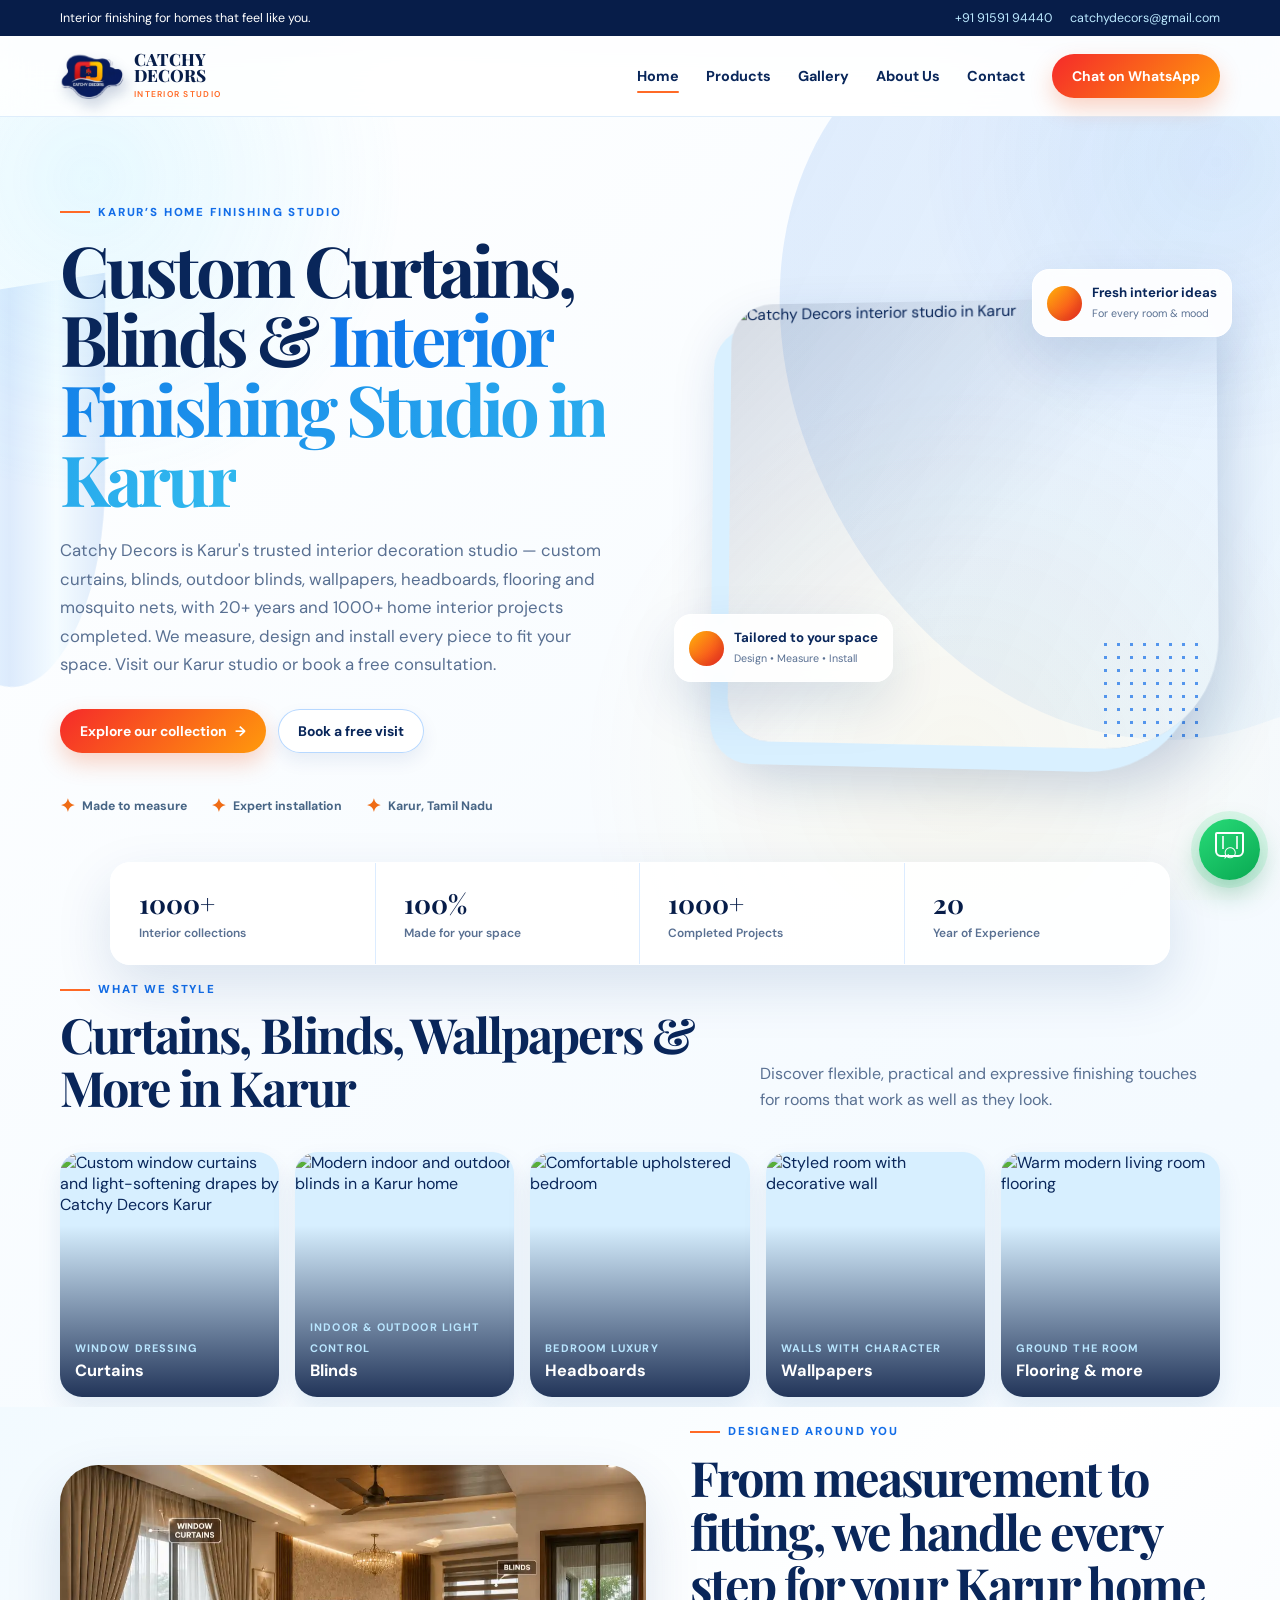
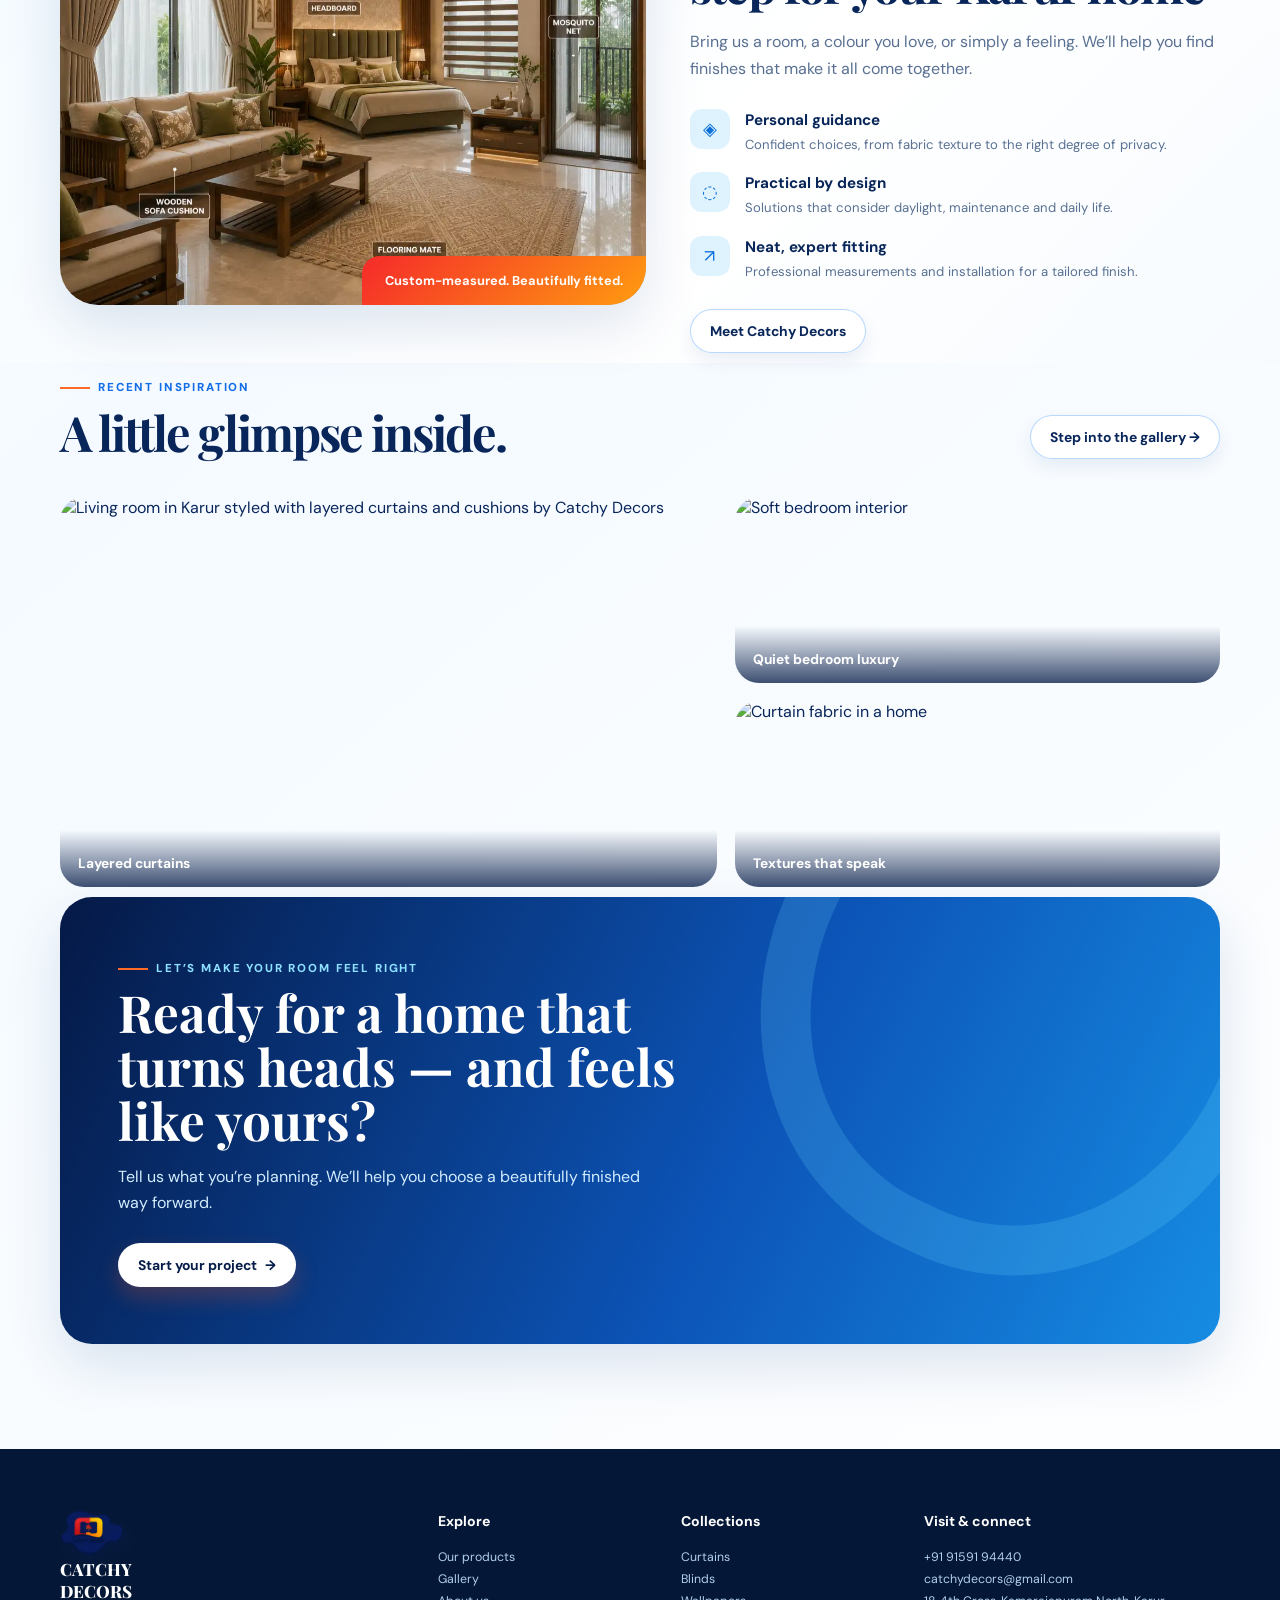
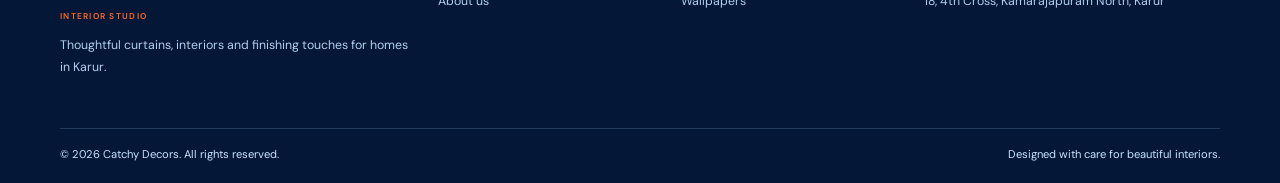
==== index.html @ 33253f5b "Add files via upload" ====
<!doctype html>
<html lang="en-IN">

<head>
    <meta charset="utf-8">
    <meta name="viewport" content="width=device-width,initial-scale=1,viewport-fit=cover">
    <title>Curtain Shop in Karur | Curtains, Blinds & Wallpapers - Catchy Decors</title>
<meta name="description" content="Catchy Decors is Karur's trusted curtain shop and interior studio — custom curtains, blinds, outdoor blinds, wallpapers, headboards, flooring & mosquito nets. Free home consultation." />
<link rel="canonical" href="https://www.catchydecors.in/" />
<meta property="og:locale" content="en_IN">

<meta name="google-site-verification" content="MYepPgpDkvmoTlXDLGyEFVcZWGR1Sc0IroLXhxbF9kY" />
<link rel="icon" type="image/png" sizes="16x16" href="/favicon-16x16.png">
<link rel="manifest" href="/manifest.json">
<meta name="msapplication-TileColor" content="#ffffff">
<meta name="msapplication-TileImage" content="/ms-icon-144x144.png">
<meta name="theme-color" content="#ffffff">

<script src="https://analytics.ahrefs.com/analytics.js" data-key="R3tw9F3P4Jyr3SfDrFE3Xw" async></script>

<!-- Google tag (gtag.js) -->
<script async src="https://www.googletagmanager.com/gtag/js?id=G-0HKJNX7B6P"></script>
<script>
  window.dataLayer = window.dataLayer || [];
  function gtag(){dataLayer.push(arguments);}
  gtag('js', new Date());

  gtag('config', 'G-0HKJNX7B6P');
</script>

<script type="text/javascript">
    (function(c,l,a,r,i,t,y){
        c[a]=c[a]||function(){(c[a].q=c[a].q||[]).push(arguments)};
        t=l.createElement(r);t.async=1;t.src="https://www.clarity.ms/tag/"+i;
        y=l.getElementsByTagName(r)[0];y.parentNode.insertBefore(t,y);
    })(window, document, "clarity", "script", "y0z8di2s8r");
</script>

<!-- Open Graph / Social Media Meta Tags -->
<meta property="og:title" content="Custom Curtains & Interior Finishing Studio in Karur | Catchy Decors">
<meta property="og:description" content="Catchy Decors is Karur's interior finishing studio offering custom curtains, blinds, wallpapers, headboards, and flooring with 20+ years of experience.">
<meta property="og:url" content="https://www.catchydecors.in/">
<meta property="og:type" content="website">
<meta property="og:image" content="https://www.catchydecors.in/assets/karur_curtains.png">
<meta property="og:image:alt" content="Catchy Decors Logo">

<!-- Twitter Card Meta Tags (Optional, for Twitter/X previews) -->
<meta name="twitter:card" content="summary_large_image">
<meta name="twitter:title" content="Custom Curtains & Interior Finishing Studio in Karur | Catchy Decors">
<meta name="twitter:description" content="Catchy Decors is Karur's interior finishing studio offering custom curtains, blinds, wallpapers, headboards, and flooring with 20+ years of experience.">
<meta name="twitter:image" content="https://www.catchydecors.in/assets/karur_curtains.png">

<!-- Viewport Tag for Mobile Responsiveness -->
<meta name="viewport" content="width=device-width, initial-scale=1.0" />
    <link rel="icon" href="assets/catchy-decors-logo.png">
    <link rel="stylesheet" href="styles.css">
    <script
        type="application/ld+json">{"@context":"https://schema.org","@type":"HomeGoodsStore","name":"Catchy Decors","image":"https://www.catchydecors.in/assets/catchy-decors-logo.png","url":"https://www.catchydecors.in/","description":"Catchy Decors is Karur's interior finishing studio offering custom curtains, blinds, outdoor blinds, wallpapers, headboards, flooring and mosquito nets.","telephone":"+91-91591-94440","email":"catchydecors@gmail.com","priceRange":"₹₹","address":{"@type":"PostalAddress","streetAddress":"18, 4th Cross, Kamarajapuram North","addressLocality":"Karur","postalCode":"639002","addressRegion":"Tamil Nadu","addressCountry":"IN"},"areaServed":"Karur, Tamil Nadu","openingHours":"Mo-Sa 09:00-19:00","sameAs":["https://www.facebook.com/profile.php?id=61592020570979","https://www.instagram.com/catchydecorskarur/","https://wa.me/919159194440"]}</script>
</head>

<body>
    <a class="skip" href="#main">Skip to content</a>
    <div class="topline">
        <div class="container"><span>Interior finishing for homes that feel like you.</span>
            <div class="mini-links"><a href="tel:+919159194440">+91 91591 94440</a><a
                    href="mailto:catchydecors@gmail.com">catchydecors@gmail.com</a></div>
        </div>
    </div>
    <header class="site-header">
        <nav class="nav container"><a class="brand" href="index.html" aria-label="Catchy Decors home"><span
                    class="logo-wrap"><img class="brand-logo" src="assets/catchy-decors-logo.png"
                        alt="Catchy Decors logo"></span><span class="brand-name">CATCHY<br>DECORS<small>INTERIOR
                        STUDIO</small></span></a><button class="menu-toggle" aria-label="Open navigation"
                aria-expanded="false">☰</button>
            <div class="navlinks"><a class="active" href="index.html">Home</a><a href="products.html">Products</a><a href="gallery.html">Gallery</a><a href="about.html">About Us</a><a href="contact.html">Contact</a><a
                    class="nav-cta"
                    href="https://wa.me/9159194440?text=Hello%20Catchy%20Decors%2C%20I%20would%20like%20an%20interior%20consultation."
                    target="_blank" rel="noopener">Chat on WhatsApp</a></div>
        </nav>
    </header>
    <main id="main">
        <section class="hero">
            <div class="curtain-shape"></div>
            <div class="container hero-grid">
                <div><span class="eyebrow">Karur’s home finishing studio</span>
                    <h1>Custom Curtains, Blinds & <em>Interior Finishing Studio in Karur</em></h1>
                    <p>Catchy Decors is Karur's trusted interior decoration studio — custom curtains, blinds,
outdoor blinds, wallpapers, headboards, flooring and mosquito nets, with 20+ years and 1000+ home interior projects
completed. We measure, design and install every piece to fit your space. Visit our
Karur studio or book a free consultation.</p>
                    <div class="hero-actions"><a class="button" href="products.html">Explore our collection
                            <span>→</span></a><a class="button secondary" href="contact.html">Book a free visit</a>
                    </div>
                    <div class="trust-row"><span class="trust-item"><b>✦</b> Made to measure</span><span
                            class="trust-item"><b>✦</b> Expert installation</span><span class="trust-item"><b>✦</b>
                            Karur, Tamil Nadu</span></div>
                </div>
                <div class="hero-scene">
                    <div class="dot-grid"></div>
                    <div class="hero-photo"><img src="assets/catchy decors.gif" alt="Catchy Decors interior studio in Karur" "></div>
                    <div class="floating-card card-1"><span class="card-orb"></span><span><b>Tailored to your
                                space</b><small>Design • Measure • Install</small></span></div>
                    <div class="floating-card card-2"><span class="card-orb"></span><span><b>Fresh interior
                                ideas</b><small>For every room & mood</small></span></div>
                </div>
            </div>
        </section>
        <section class="stats">
            <div class="stat"><strong>1000+</strong><span>Interior collections</span></div>
            <div class="stat"><strong>100%</strong><span>Made for your space</span></div>
            <div class="stat"><strong>1000+</strong><span>Completed Projects</span></div>
            <div class="stat"><strong>20</strong><span>Year of Experience</span></div>
        </section>
        <section class="section container">
            <div class="section-heading">
                <div><span class="eyebrow">What we style</span>
                    <h2>Curtains, Blinds, Wallpapers & More in Karur</h2>
                </div>
                <p>Discover flexible, practical and expressive finishing touches for rooms that work as well as they
                    look.</p>
            </div>
            <div class="category-grid"><a class="category-card" href="products.html#curtains"><img
                        src="assets/curtains/karur_best_curtain.webp"
                        alt="Custom window curtains and light-softening drapes by Catchy Decors Karur">
                    <div><span>Window dressing</span>
                        <h3>Curtains</h3>
                    </div>
                </a><a class="category-card" href="products.html#blinds"><img
                        src="assets/blinds/customize_blind_karur.webp"
                        alt="Modern indoor and outdoor blinds in a Karur home">
                    <div><span>Indoor & outdoor light control</span>
                        <h3>Blinds</h3>
                    </div>
                </a><a class="category-card" href="products.html#headboards"><img
                        src="assets/headboard/head_board_karur.webp"
                        alt="Comfortable upholstered bedroom">
                    <div><span>Bedroom luxury</span>
                        <h3>Headboards</h3>
                    </div>
                </a><a class="category-card" href="products.html#wallpapers"><img
                        src="assets/wallpaper/classic_wallpaper_in_karur.webp"
                        alt="Styled room with decorative wall">
                    <div><span>Walls with character</span>
                        <h3>Wallpapers</h3>
                    </div>
                </a><a class="category-card" href="products.html#flooring"><img
                        src="assets/floor mat/floor_mate_in_karur.webp"
                        alt="Warm modern living room flooring">
                    <div><span>Ground the room</span>
                        <h3>Flooring & more</h3>
                    </div>
                </a></div>
        </section>
        <section class="section tint">
            <div class="container home-products">
                <div class="product-showcase"><img
                        src="assets/curtains karur.webp"
                        alt="Living room transformed with layered drapes and cushions"></div>
                <div><span class="eyebrow">Designed around you</span>
                    <h2
                        style="font-family:'Playfair Display',serif;font-size:clamp(2rem,3.8vw,3.25rem);line-height:1.1;letter-spacing:-.04em;margin:11px 0 17px">
                       From measurement to fitting, we handle every step for your Karur home</h2>
                    <p style="color:var(--muted);line-height:1.7">Bring us a room, a colour you love, or simply a
                        feeling. We’ll help you find finishes that make it all come together.</p>
                    <div class="benefits">
                        <div class="benefit"><span class="benefit-icon">◈</span>
                            <div>
                                <h3>Personal guidance</h3>
                                <p>Confident choices, from fabric texture to the right degree of privacy.</p>
                            </div>
                        </div>
                        <div class="benefit"><span class="benefit-icon">◌</span>
                            <div>
                                <h3>Practical by design</h3>
                                <p>Solutions that consider daylight, maintenance and daily life.</p>
                            </div>
                        </div>
                        <div class="benefit"><span class="benefit-icon">↗</span>
                            <div>
                                <h3>Neat, expert fitting</h3>
                                <p>Professional measurements and installation for a tailored finish.</p>
                            </div>
                        </div>
                    </div><a class="button secondary" href="about.html">Meet Catchy Decors</a>
                </div>
            </div>
        </section>
        <section class="section container">
            <div class="section-heading">
                <div><span class="eyebrow">Recent inspiration</span>
                    <h2>A little glimpse inside.</h2>
                </div><a class="button secondary" href="gallery.html">Step into the gallery →</a>
            </div>
            <div class="gallery-peek"><a data-label="Layered curtains" href="gallery.html"><img
                        src="assets/curtains/styles_customize_curtains.webp"
                        alt="Living room in Karur styled with layered curtains and cushions by Catchy Decors"></a><a data-label="Quiet bedroom luxury"
                    href="gallery.html"><img
                        src="assets/wallpaper/best_wallpaper_in_karur.webp"
                        alt="Soft bedroom interior"></a><a data-label="Textures that speak" href="gallery.html"><img
                        src="assets/headboard/head_board_in_kaur.webp"
                        alt="Curtain fabric in a home"></a></div>
        </section>
        <section class="container">
            <div class="cta-band"><span class="eyebrow" style="color:#8ee1ff">Let’s make your room feel right</span>
                <h2>Ready for a home that turns heads — and feels like yours?</h2>
                <p>Tell us what you’re planning. We’ll help you choose a beautifully finished way forward.</p><a
                    class="button" href="contact.html">Start your project <span>→</span></a>
            </div>
        </section>
    </main>
    <footer class="footer">
        <div class="container footer-grid">
            <div><a class="brand" href="index.html"><span class="logo-wrap"><img class="brand-logo"
                            src="assets/catchy-decors-logo.png" alt="Catchy Decors"></span><span
                        class="brand-name">CATCHY<br>DECORS<small>INTERIOR STUDIO</small></span></a>
                <p>Thoughtful curtains, interiors and finishing touches for homes in Karur.</p>
            </div>
            <div>
                <h3>Explore</h3><a href="products.html">Our products</a><a href="gallery.html">Gallery</a><a
                    href="about.html">About us</a>
            </div>
            <div>
                <h3>Collections</h3><a href="products.html#curtains">Curtains</a><a
                    href="products.html#blinds">Blinds</a><a href="products.html#wallpapers">Wallpapers</a>
            </div>
            <div>
                <h3>Visit & connect</h3><a href="tel:+919159194440">+91 91591 94440</a><a
                    href="mailto:catchydecors@gmail.com">catchydecors@gmail.com</a><a
                    href="https://maps.app.goo.gl/fPRfcHDb8hCTFFmR6" target="_blank" rel="noopener">18, 4th Cross,
                    Kamarajapuram North, Karur</a>
            </div>
        </div>
        <div class="container footer-bottom"><span>© 2026 Catchy Decors. All rights reserved.</span><span>Designed with
                care for beautiful interiors.</span></div>
    </footer><a class="whatsapp"
        href="https://wa.me/9159194440?text=Hello%20Catchy%20Decors%2C%20I%20would%20like%20to%20know%20more."
        target="_blank" rel="noopener" aria-label="Chat with Catchy Decors on WhatsApp">⌕</a>
    <script src="script.js"></script>
</body>

</html>
---- styles.css ----
@import url('https://fonts.googleapis.com/css2?family=DM+Sans:wght@400;500;600;700&family=Playfair+Display:wght@600;700;800&display=swap');

:root {
    --ink: #09265a;
    --navy: #071d49;
    --blue: #126de8;
    --sky: #eaf6ff;
    --cyan: #64d7ff;
    --gold: #ffb309;
    --orange: #ff6a26;
    --red: #f52828;
    --white: #fff;
    --muted: #597092;
    --line: #dcecff;
    --shadow: 0 22px 55px rgba(10, 54, 125, .13)
}

* {
    box-sizing: border-box
}

html {
    scroll-behavior: smooth
}

body {
    margin: 0;
    background: linear-gradient(140deg, #fff 0%, #f4faff 48%, #fff 100%);
    color: var(--ink);
    font-family: 'DM Sans', Arial, sans-serif;
    overflow-x: hidden
}

body:before {
    content: '';
    position: fixed;
    inset: 0;
    z-index: -3;
    opacity: .8;
    background: radial-gradient(circle at 7% 20%, rgba(100, 215, 255, .19), transparent 20rem), radial-gradient(circle at 95% 18%, rgba(18, 109, 232, .11), transparent 19rem), radial-gradient(circle at 75% 85%, rgba(255, 179, 9, .08), transparent 25rem)
}

a {
    color: inherit;
    text-decoration: none
}

img {
    display: block;
    max-width: 100%
}

.container {
    width: min(1160px, calc(100% - 40px));
    margin: auto
}

.skip {
    position: absolute;
    left: -999px
}

.skip:focus {
    left: 1rem;
    top: 1rem;
    z-index: 100;
    background: white;
    padding: 10px
}

.topline {
    background: var(--navy);
    color: white;
    font-size: .78rem
}

.topline .container {
    height: 36px;
    display: flex;
    align-items: center;
    justify-content: space-between
}

.topline a {
    color: #bce9ff
}

.topline .mini-links {
    display: flex;
    gap: 18px
}

.site-header {
    position: sticky;
    top: 0;
    z-index: 50;
    background: rgba(255, 255, 255, .82);
    backdrop-filter: blur(18px);
    border-bottom: 1px solid rgba(211, 231, 250, .75)
}

.nav {
    height: 80px;
    display: flex;
    align-items: center;
    justify-content: space-between;
    gap: 24px
}

.brand {
    display: flex;
    align-items: center;
    gap: 10px;
    min-width: 145px
}

.logo-wrap {
    width: 64px;
    height: 56px;
    display: grid;
    place-items: center;
    perspective: 300px
}

.brand-logo {
    width: 76px;
    filter: drop-shadow(4px 8px 7px rgba(5, 36, 98, .22));
    transform: rotateY(-10deg) rotateX(7deg);
    animation: logo-float 5s ease-in-out infinite
}

.brand-name {
    font-family: 'Playfair Display', serif;
    color: var(--navy);
    font-weight: 800;
    line-height: .9;
    font-size: 1.06rem
}

.brand-name small {
    display: block;
    font: 600 .53rem 'DM Sans', sans-serif;
    letter-spacing: .15em;
    color: var(--orange);
    margin-top: 6px
}

.navlinks {
    display: flex;
    align-items: center;
    gap: 27px;
    font-size: .9rem;
    font-weight: 700
}

.navlinks a {
    position: relative
}

.navlinks a:not(.nav-cta):after {
    content: '';
    height: 2px;
    border-radius: 4px;
    width: 0;
    position: absolute;
    bottom: -8px;
    left: 0;
    background: var(--orange);
    transition: .25s
}

.navlinks a:hover:after,
.navlinks a.active:after {
    width: 100%
}

.nav-cta,
.button {
    display: inline-flex;
    align-items: center;
    justify-content: center;
    gap: 8px;
    border: 0;
    cursor: pointer;
    border-radius: 100px;
    padding: 13px 20px;
    background: linear-gradient(135deg, #f52a2a, #ff9a0c);
    color: white;
    font: 700 .87rem 'DM Sans', sans-serif;
    box-shadow: 0 10px 22px rgba(242, 83, 24, .25);
    transition: transform .22s, box-shadow .22s
}

.nav-cta:hover,
.button:hover {
    transform: translateY(-3px);
    box-shadow: 0 15px 28px rgba(242, 83, 24, .3)
}

.menu-toggle {
    display: none;
    border: 0;
    background: transparent;
    font-size: 1.45rem;
    color: var(--ink)
}

.hero {
    position: relative;
    min-height: 635px;
    padding: 80px 0 65px;
    display: grid;
    align-items: center;
    overflow: hidden
}

.hero:before {
    content: '';
    position: absolute;
    width: 600px;
    height: 760px;
    right: -120px;
    top: -120px;
    background: linear-gradient(135deg, rgba(18, 109, 232, .13), rgba(100, 215, 255, .03));
    border-radius: 48% 52% 40% 60%;
    transform: rotate(-19deg)
}

.hero-grid {
    display: grid;
    grid-template-columns: 1.02fr .98fr;
    align-items: center;
    gap: 45px
}

.eyebrow {
    display: inline-flex;
    align-items: center;
    gap: 8px;
    color: #126de8;
    text-transform: uppercase;
    letter-spacing: .16em;
    font-size: .72rem;
    font-weight: 800
}

.eyebrow:before {
    content: '';
    width: 30px;
    height: 2px;
    background: var(--orange)
}

h1,
h2,
h3,
p {
    margin-top: 0
}

h1 {
    font-family: 'Playfair Display', serif;
    font-size: clamp(2.9rem, 5.5vw, 5.2rem);
    line-height: .99;
    letter-spacing: -.055em;
    margin: 15px 0 23px;
    max-width: 680px
}

h1 em {
    font-style: normal;
    background: linear-gradient(120deg, #0c73e8, #31b9ee);
    background-clip: text;
    -webkit-background-clip: text;
    color: transparent
}

.hero p {
    font-size: 1.05rem;
    line-height: 1.7;
    color: var(--muted);
    max-width: 550px
}

.hero-actions {
    display: flex;
    gap: 12px;
    flex-wrap: wrap;
    margin-top: 30px
}

.button.secondary {
    background: white;
    color: var(--ink);
    box-shadow: inset 0 0 0 1px #b7d8ff, 0 8px 18px rgba(10, 54, 125, .08)
}

.button.secondary:hover {
    box-shadow: inset 0 0 0 1px #85beff, 0 14px 24px rgba(10, 54, 125, .11)
}

.trust-row {
    display: flex;
    gap: 24px;
    flex-wrap: wrap;
    margin-top: 42px
}

.trust-item {
    font-size: .77rem;
    font-weight: 700;
    color: #476585;
    display: flex;
    align-items: center;
    gap: 7px
}

.trust-item b {
    color: #ef6c16;
    font-size: 1.1rem
}

.hero-scene {
    position: relative;
    height: 475px;
    perspective: 1000px
}

.hero-photo {
    position: absolute;
    inset: 30px 7px 0 50px;
    overflow: hidden;
    border-radius: 42px 42px 110px 42px;
    box-shadow: -18px 23px 0 #d9f0ff, 0 32px 60px rgba(8, 54, 119, .23);
    transform: rotateY(-5deg) rotateX(2deg)
}

.hero-photo img {
    width: 100%;
    height: 100%;
    object-fit: cover
}

.hero-photo:after {
    content: '';
    position: absolute;
    inset: 0;
    background: linear-gradient(135deg, rgba(6, 29, 73, .15), transparent 55%)
}

.floating-card {
    position: absolute;
    background: rgba(255, 255, 255, .91);
    backdrop-filter: blur(10px);
    border: 1px solid white;
    box-shadow: var(--shadow);
    border-radius: 17px;
    padding: 14px;
    display: flex;
    align-items: center;
    gap: 10px;
    animation: levitate 5s ease-in-out infinite
}

.floating-card b {
    font-size: .83rem;
    display: block
}

.floating-card small {
    color: var(--muted);
    font-size: .67rem
}

.card-orb {
    width: 35px;
    height: 35px;
    border-radius: 50%;
    background: linear-gradient(135deg, var(--gold), var(--red));
    box-shadow: inset -5px -5px 7px rgba(133, 40, 0, .15)
}

.card-1 {
    left: 0;
    bottom: 62px
}

.card-2 {
    right: -12px;
    top: 0;
    animation-delay: -2.2s
}

.dot-grid {
    position: absolute;
    width: 106px;
    height: 106px;
    bottom: 0;
    right: 15px;
    opacity: .7;
    background-image: radial-gradient(var(--blue) 1.5px, transparent 1.5px);
    background-size: 13px 13px
}

.curtain-shape {
    position: absolute;
    z-index: -1;
    opacity: .13;
    width: 180px;
    height: 400px;
    left: -75px;
    top: 170px;
    background: linear-gradient(90deg, #0d64d8, #77dcff 22%, #126de8 47%, #c8f0ff 73%, #0f64d7);
    border-radius: 0 0 48% 52%;
    filter: blur(.3px);
    transform: skewY(-9deg)
}

.stats {
    position: relative;
    margin: -20px auto 0;
    width: min(1060px, calc(100% - 40px));
    background: rgba(255, 255, 255, .9);
    box-shadow: var(--shadow);
    border: 1px solid white;
    border-radius: 20px;
    display: grid;
    grid-template-columns: repeat(4, 1fr);
    z-index: 2
}

.stat {
    padding: 22px 28px;
    border-right: 1px solid var(--line)
}

.stat:last-child {
    border: 0
}

.stat strong {
    font-family: 'Playfair Display', serif;
    font-size: 1.65rem;
    display: block;
    color: var(--navy)
}

.stat span {
    font-size: .75rem;
    color: var(--muted);
    font-weight: 600
}

.section {
    padding: 10px 0;
    position: relative
}

.section.tint {
    background: linear-gradient(135deg, #f2faff, #fff 60%, #f7fbff)
}

.section-heading {
    display: flex;
    justify-content: space-between;
    align-items: end;
    gap: 30px;
    margin-bottom: 38px
}

.section-heading h2,
.page-intro h1 {
    font-family: 'Playfair Display', serif;
    font-size: clamp(2rem, 3.8vw, 3.3rem);
    line-height: 1.08;
    letter-spacing: -.04em;
    margin: 11px 0 0
}

.section-heading p {
    max-width: 460px;
    color: var(--muted);
    line-height: 1.65;
    margin: 0
}

.category-grid {
    display: grid;
    grid-template-columns: repeat(5, 1fr);
    gap: 16px
}

.category-card {
    position: relative;
    min-height: 245px;
    overflow: hidden;
    border-radius: 22px;
    background: #d7efff;
    box-shadow: 0 12px 25px rgba(28, 90, 151, .1);
    isolation: isolate;
    transition: transform .3s, box-shadow .3s
}

.category-card:hover {
    transform: translateY(-9px);
    box-shadow: 0 22px 34px rgba(28, 90, 151, .18)
}

.category-card img {
    position: absolute;
    inset: 0;
    width: 100%;
    height: 100%;
    object-fit: cover;
    transition: transform .45s
}

.category-card:hover img {
    transform: scale(1.1)
}

.category-card:after {
    content: '';
    position: absolute;
    inset: 0;
    background: linear-gradient(0deg, rgba(4, 22, 62, .86), transparent 70%);
    z-index: -1
}

.category-card div {
    position: absolute;
    inset: auto 15px 16px;
    color: white;
    z-index: 1
}

.category-card span {
    font-size: .68rem;
    color: #b9e6ff;
    font-weight: 700;
    text-transform: uppercase;
    letter-spacing: .1em
}

.category-card h3 {
    margin: 3px 0 0;
    font-size: 1.02rem
}

.home-products {
    display: grid;
    grid-template-columns: 1.05fr .95fr;
    gap: 44px;
    align-items: center
}

.product-showcase {
    height: 440px;
    border-radius: 38px;
    overflow: hidden;
    position: relative;
    box-shadow: var(--shadow)
}

.product-showcase img {
    width: 100%;
    height: 100%;
    object-fit: cover
}

.product-showcase:after {
    content: 'Custom-measured. Beautifully fitted.';
    position: absolute;
    right: 0;
    bottom: 0;
    padding: 16px 23px;
    border-radius: 18px 0 0 0;
    color: white;
    background: linear-gradient(135deg, #f52a2a, #ff9c10);
    font-size: .8rem;
    font-weight: 700
}

.benefits {
    display: grid;
    gap: 17px;
    margin: 27px 0
}

.benefit {
    display: flex;
    gap: 15px
}

.benefit-icon {
    flex: 0 0 40px;
    height: 40px;
    border-radius: 12px;
    background: #dff3ff;
    display: grid;
    place-items: center;
    color: #0b70db;
    font-size: 1.1rem
}

.benefit h3 {
    font-size: .95rem;
    margin: 1px 0 5px
}

.benefit p {
    font-size: .82rem;
    line-height: 1.55;
    color: var(--muted);
    margin: 0
}

.gallery-peek {
    display: grid;
    grid-template-columns: 1.15fr .85fr;
    gap: 18px;
    height: 390px
}

.gallery-peek a {
    overflow: hidden;
    border-radius: 24px;
    position: relative
}

.gallery-peek a:first-child {
    grid-row: span 2
}

.gallery-peek img {
    height: 100%;
    width: 100%;
    object-fit: cover;
    transition: transform .45s
}

.gallery-peek a:hover img {
    transform: scale(1.06)
}

.gallery-peek a:after {
    content: attr(data-label);
    position: absolute;
    inset: auto 0 0;
    padding: 24px 18px 15px;
    color: white;
    font-size: .86rem;
    font-weight: 700;
    background: linear-gradient(transparent, rgba(7, 29, 73, .78))
}

.cta-band {
    position: relative;
    overflow: hidden;
    background: linear-gradient(115deg, #051946, #0c54b7 58%, #168ce2);
    color: white;
    border-radius: 32px;
    padding: 57px 58px;
    box-shadow: var(--shadow)
}

.cta-band:after {
    content: '';
    position: absolute;
    right: -70px;
    top: -200px;
    width: 420px;
    height: 480px;
    border: 50px solid rgba(109, 221, 255, .18);
    border-radius: 48%;
    transform: rotate(25deg)
}

.cta-band h2 {
    font-family: 'Playfair Display', serif;
    font-size: clamp(2rem, 4vw, 3.2rem);
    line-height: 1.05;
    max-width: 600px;
    margin: 10px 0 16px
}

.cta-band p {
    max-width: 530px;
    color: #d3edff;
    line-height: 1.65
}

.cta-band .button {
    position: relative;
    z-index: 1;
    background: white;
    color: var(--navy);
    margin-top: 10px
}



.breadcrumb {
    font-size: .78rem;
    color: #6281a3;
    font-weight: 700
}

.breadcrumb span {
    margin: 0 6px
}

.page-intro {
    max-width: 720px;
    position: relative;
    z-index: 1
}

.page-intro p {
    max-width: 600px;
    margin: 17px 0 0;
    color: var(--muted);
    line-height: 1.7
}

.products-layout {
    display: grid;
    grid-template-columns: 250px 1fr;
    gap: 35px
}

.product-filter {
    height: max-content;
    padding: 22px;
    border: 1px solid var(--line);
    border-radius: 20px;
    background: white;
    box-shadow: 0 12px 26px rgba(17, 82, 150, .06);
    position: sticky;
    top: 100px
}

.product-filter h3 {
    font-size: 1rem;
    margin-bottom: 14px
}

.product-filter a {
    display: block;
    padding: 10px 2px;
    color: var(--muted);
    font-size: .87rem;
    border-bottom: 1px solid #eff6ff
}

.product-filter a:last-child {
    border: 0
}

.product-filter a:hover {
    color: var(--blue);
    font-weight: 700
}

.product-list {
    display: grid;
    gap: 48px
}

.product-category {
    scroll-margin-top: 120px
}

.product-category>.category-title {
    display: flex;
    align-items: end;
    justify-content: space-between;
    margin-bottom: 15px;
    border-bottom: 1px solid var(--line);
    padding-bottom: 12px
}

.category-title h2 {
    font-family: 'Playfair Display', serif;
    font-size: 2rem;
    margin: 0
}

.category-title p {
    margin: 0;
    font-size: .78rem;
    color: var(--muted)
}

.subproduct-grid {
    display: grid;
    grid-template-columns: repeat(3, 1fr);
    gap: 14px
}

.subproduct {
    min-height: 220px;
    border: 1px solid #e1effc;
    background: white;
    border-radius: 18px;
    padding: 13px;
    box-shadow: 0 9px 22px rgba(14, 72, 130, .06);
    transition: .3s
}

.subproduct:hover {
    transform: translateY(-5px);
    box-shadow: 0 18px 28px rgba(14, 72, 130, .11)
}

.subproduct img {
    height: 138px;
    width: 100%;
    object-fit: cover;
    border-radius: 12px
}

.subproduct h3 {
    font-size: .87rem;
    margin: 12px 3px 3px
}

.subproduct p {
    font-size: .7rem;
    color: var(--muted);
    margin: 0 3px
}

.gallery-stage {
    height: 510px;
    margin-top: 15px;
    display: grid;
    place-items: center;
    perspective: 1200px;
    overflow: hidden;
    border-radius: 32px;
    background: radial-gradient(circle at 50% 20%, #edf9ff, #bfe6ff 110%);
    position: relative
}

.gallery-stage:before {
    content: 'CATCHY DECORS • KARUR';
    position: absolute;
    top: 26px;
    font-size: .66rem;
    letter-spacing: .22em;
    font-weight: 800;
    color: #4382ad
}

.gallery-ring {
    --rot: 0deg;
    width: 270px;
    height: 344px;
    position: relative;
    transform-style: preserve-3d;
    transition: transform .75s cubic-bezier(.2, .8, .2, 1);
    transform: rotateY(var(--rot))
}

.gallery-slide {
    position: absolute;
    inset: 0;
    overflow: hidden;
    border-radius: 20px;
    box-shadow: 0 20px 34px rgba(7, 45, 97, .26);
    backface-visibility: hidden
}

.gallery-slide:nth-child(1) {
    transform: rotateY(0deg) translateZ(290px)
}

.gallery-slide:nth-child(2) {
    transform: rotateY(72deg) translateZ(290px)
}

.gallery-slide:nth-child(3) {
    transform: rotateY(144deg) translateZ(290px)
}

.gallery-slide:nth-child(4) {
    transform: rotateY(216deg) translateZ(290px)
}

.gallery-slide:nth-child(5) {
    transform: rotateY(288deg) translateZ(290px)
}

.gallery-slide img {
    width: 100%;
    height: 100%;
    object-fit: cover
}

.gallery-slide span {
    position: absolute;
    bottom: 0;
    left: 0;
    right: 0;
    padding: 30px 16px 15px;
    color: white;
    font-size: .8rem;
    font-weight: 700;
    background: linear-gradient(transparent, rgba(5, 24, 58, .8))
}

.gallery-controls {
    display: flex;
    align-items: center;
    justify-content: center;
    gap: 12px;
    margin-top: 22px
}

.round-btn {
    width: 42px;
    height: 42px;
    border: 1px solid #bedfff;
    border-radius: 50%;
    background: white;
    color: var(--blue);
    font-size: 1.15rem;
    cursor: pointer
}

.round-btn:hover {
    background: var(--blue);
    color: white
}

.gallery-note {
    font-size: .78rem;
    color: var(--muted);
    margin: 0 8px
}

.about-layout {
    display: grid;
    grid-template-columns: .9fr 1.1fr;
    gap: 60px;
    align-items: center
}

.about-photo {
    position: relative
    
}

.about-photo img {
    height: 480px;
    width: 100%;
    object-fit: cover;
    border-radius: 10px;
    box-shadow: var(--shadow)
}

.about-photo:after {
    content: 'Karur, Tamil Nadu';
    position: absolute;
    bottom: 25px;
    right: -18px;
    background: white;
    border-radius: 13px;
    padding: 13px 17px;
    box-shadow: var(--shadow);
    font-size: .75rem;
    font-weight: 800
}

.about-copy p {
    color: var(--muted);
    line-height: 1.75
}

.values {
    display: grid;
    grid-template-columns: 1fr 1fr;
    gap: 15px;
    margin-top: 25px
}

.value {
    padding: 18px;
    border-radius: 15px;
    background: #f1f9ff
}

.value strong {
    display: block;
    font-size: .87rem;
    margin-bottom: 5px
}

.value span {
    font-size: .73rem;
    color: var(--muted);
    line-height: 1.4
}

.contact-layout {
    display: grid;
    grid-template-columns: .88fr 1.12fr;
    gap: 34px
}

.contact-card,
.contact-form {
    border-radius: 25px;
    background: white;
    border: 1px solid #e0eefb;
    box-shadow: var(--shadow);
    padding: 34px
}

.contact-card {
    background: linear-gradient(145deg, #061d49, #0d5abe);
    color: white
}

.contact-card h2,
.contact-form h2 {
    font-family: 'Playfair Display', serif;
    font-size: 2.15rem;
    line-height: 1.1
}

.contact-card p {
    color: #cce7ff;
    line-height: 1.65;
    font-size: .88rem
}

.contact-details {
    display: grid;
    gap: 18px;
    margin: 29px 0
}

.contact-detail {
    display: flex;
    gap: 12px
}

.contact-detail i {
    font-style: normal;
    display: grid;
    place-items: center;
    flex: 0 0 32px;
    height: 32px;
    border-radius: 9px;
    background: rgba(95, 211, 255, .18)
}

.contact-detail b {
    display: block;
    font-size: .73rem;
    color: #9edcff;
    text-transform: uppercase;
    letter-spacing: .09em
}

.contact-detail span {
    font-size: .83rem;
    display: block;
    margin-top: 3px
}

.contact-card .button {
    background: white;
    color: var(--navy);
    width: 100%
}

.contact-form p {
    color: var(--muted);
    font-size: .85rem;
    line-height: 1.6
}

.form-row {
    display: grid;
    grid-template-columns: 1fr 1fr;
    gap: 14px
}

.field {
    margin: 12px 0
}

.field label {
    display: block;
    font-size: .74rem;
    font-weight: 800;
    margin: 0 0 6px
}

.field input,
.field textarea {
    width: 100%;
    border: 1px solid #cfe3f7;
    border-radius: 11px;
    padding: 12px;
    font: inherit;
    font-size: .86rem;
    outline: none
}

.field input:focus,
.field textarea:focus {
    border-color: var(--blue);
    box-shadow: 0 0 0 3px #dbf0ff
}

.field textarea {
    height: 106px;
    resize: vertical
}

.form-status {
    font-size: .78rem;
    color: #25833f;
    margin: 10px 0 0;
    display: none
}

.social-row {
    display: flex;
    gap: 10px;
    margin-top: 20px
}

.social-row a {
    width: 34px;
    height: 34px;
    border-radius: 50%;
    background: rgba(255, 255, 255, .13);
    display: grid;
    place-items: center;
    font-weight: 800;
    font-size: .75rem
}

.social-row a:hover {
    background: var(--cyan);
    color: var(--navy)
}

.footer {
    background: #051736;
    color: #c6e3ff;
    margin-top: 105px;
    padding: 56px 0 22px
}

.footer-grid {
    display: grid;
    grid-template-columns: 1.3fr .8fr .8fr 1.1fr;
    gap: 28px
}

.footer h3 {
    color: white;
    font-size: .88rem;
    margin: 7px 0 16px
}

.footer p,
.footer a {
    font-size: .77rem;
    line-height: 1.8;
    color: #b1d0ed
}

.footer a {
    display: block
}

.footer .brand-name {
    color: white
}

.footer .brand {
    margin-bottom: 12px
}

.footer-bottom {
    border-top: 1px solid rgba(166, 214, 251, .18);
    margin-top: 38px;
    padding-top: 18px;
    display: flex;
    justify-content: space-between;
    font-size: .7rem
}

.whatsapp {
    position: fixed;
    right: 20px;
    bottom: 20px;
    z-index: 60;
    width: 61px;
    height: 61px;
    border-radius: 50%;
    display: grid;
    place-items: center;
    background: linear-gradient(145deg, #28db78, #09a952);
    box-shadow: 0 12px 28px rgba(5, 135, 76, .34), 0 0 0 8px rgba(40, 219, 120, .13);
    color: white;
    font-size: 1.5rem;
    transition: .25s
}

.whatsapp:hover {
    transform: scale(1.08) rotate(-5deg)
}

.whatsapp:before {
    content: '';
    position: absolute;
    top: 13px;
    width: 25px;
    height: 21px;
    border: 2px solid white;
    border-radius: 2px 2px 6px 6px
}

.whatsapp:after {
    content: '';
    position: absolute;
    top: 17px;
    width: 12px;
    height: 13px;
    border-left: 2px solid white;
    border-right: 2px solid white;
    opacity: .8
}

@keyframes logo-float {
    50% {
        transform: rotateY(9deg) rotateX(-4deg) translateY(-4px)
    }
}

@keyframes levitate {
    50% {
        transform: translateY(-10px)
    }
}

@media(max-width:900px) {
    .navlinks {
        gap: 17px
    }

    .category-grid {
        grid-template-columns: repeat(3, 1fr)
    }

    .products-layout {
        grid-template-columns: 1fr
    }

    .product-filter {
        position: static;
        display: flex;
        align-items: center;
        gap: 13px;
        overflow: auto;
        padding: 13px
    }

    .product-filter h3 {
        margin: 0;
        white-space: nowrap
    }

    .product-filter a {
        padding: 5px 8px;
        border: 0;
        white-space: nowrap
    }

    .subproduct-grid {
        grid-template-columns: repeat(2, 1fr)
    }

    .footer-grid {
        grid-template-columns: 1.2fr 1fr
    }

    .hero {
        min-height: auto
    }

    .hero-grid {
        gap: 15px
    }

    .hero-scene {
        height: 400px
    }

    .about-layout {
        gap: 34px
    }
}

@media(max-width:680px) {
    .container {
        width: min(100% - 28px, 560px)
    }

    .topline {
        display: none
    }

    .nav {
        height: 68px
    }

    .brand-logo {
        width: 66px
    }

    .navlinks {
        display: none;
        position: absolute;
        top: 68px;
        left: 0;
        right: 0;
        padding: 18px 20px 23px;
        background: rgba(255, 255, 255, .98);
        box-shadow: 0 14px 22px rgba(9, 38, 90, .08);
        flex-direction: column;
        align-items: flex-start;
        gap: 20px
    }

    .navlinks.open {
        display: flex
    }

    .menu-toggle {
        display: block
    }

    .hero {
        padding: 61px 0 42px
    }

    .hero-grid {
        grid-template-columns: 1fr
    }

    .hero-scene {
        order: -1;
        height: 315px
    }

    .hero-photo {
        inset: 17px 12px 0 31px;
        border-radius: 28px 28px 72px 28px
    }

    .floating-card {
        padding: 10px
    }

    .card-1 {
        left: 0;
        bottom: 20px
    }

    .card-2 {
        right: 0
    }

    .hero h1 {
        font-size: 3rem
    }

    .hero p {
        font-size: .94rem
    }

    .trust-row {
        margin-top: 27px;
        gap: 14px
    }

    .stats {
        grid-template-columns: 1fr 1fr;
        margin-top: 0
    }

    .stat {
        padding: 17px;
        border-bottom: 1px solid var(--line)
    }

    .stat:nth-child(2) {
        border-right: 0
    }

    .stat:nth-child(3),
    .stat:nth-child(4) {
        border-bottom: 0
    }

    .section {
        padding: 68px 0
    }

    .section-heading {
        display: block;
        margin-bottom: 28px
    }

    .section-heading p {
        margin-top: 15px
    }

    .category-grid {
        grid-template-columns: 1fr 1fr;
        gap: 12px
    }

    .category-card {
        min-height: 190px
    }

    .category-card:last-child {
        grid-column: span 2
    }

    .home-products,
    .about-layout,
    .contact-layout {
        grid-template-columns: 1fr
    }

    .product-showcase {
        height: 320px
    }

    .gallery-peek {
        height: 380px;
        grid-template-columns: 1fr 1fr
    }

    .cta-band {
        padding: 38px 25px;
        border-radius: 24px
    }

    .page-hero {
        padding: 57px 0
    }

    .products-layout {
        gap: 26px
    }

    .subproduct-grid {
        grid-template-columns: 1fr 1fr;
        gap: 10px
    }

    .subproduct {
        padding: 9px;
        min-height: 190px
    }

    .subproduct img {
        height: 112px
    }

    .category-title p {
        display: none
    }

    .gallery-stage {
        height: 425px
    }

    .gallery-ring {
        transform: scale(.76) rotateY(var(--rot))
    }

    .about-photo img {
        height: 360px
    }

    .contact-card,
    .contact-form {
        padding: 26px 21px
    }

    .form-row {
        grid-template-columns: 1fr
    }

    .footer {
        margin-top: 68px
    }

    .footer-grid {
        grid-template-columns: 1fr 1fr;
        gap: 18px
    }

    .footer-grid>div:first-child {
        grid-column: span 2
    }

    .footer-bottom {
        display: block;
        line-height: 2
    }

    .whatsapp {
        right: 15px;
        bottom: 15px
    }

    .page-intro h1 {
        font-size: 2.7rem
    }
}
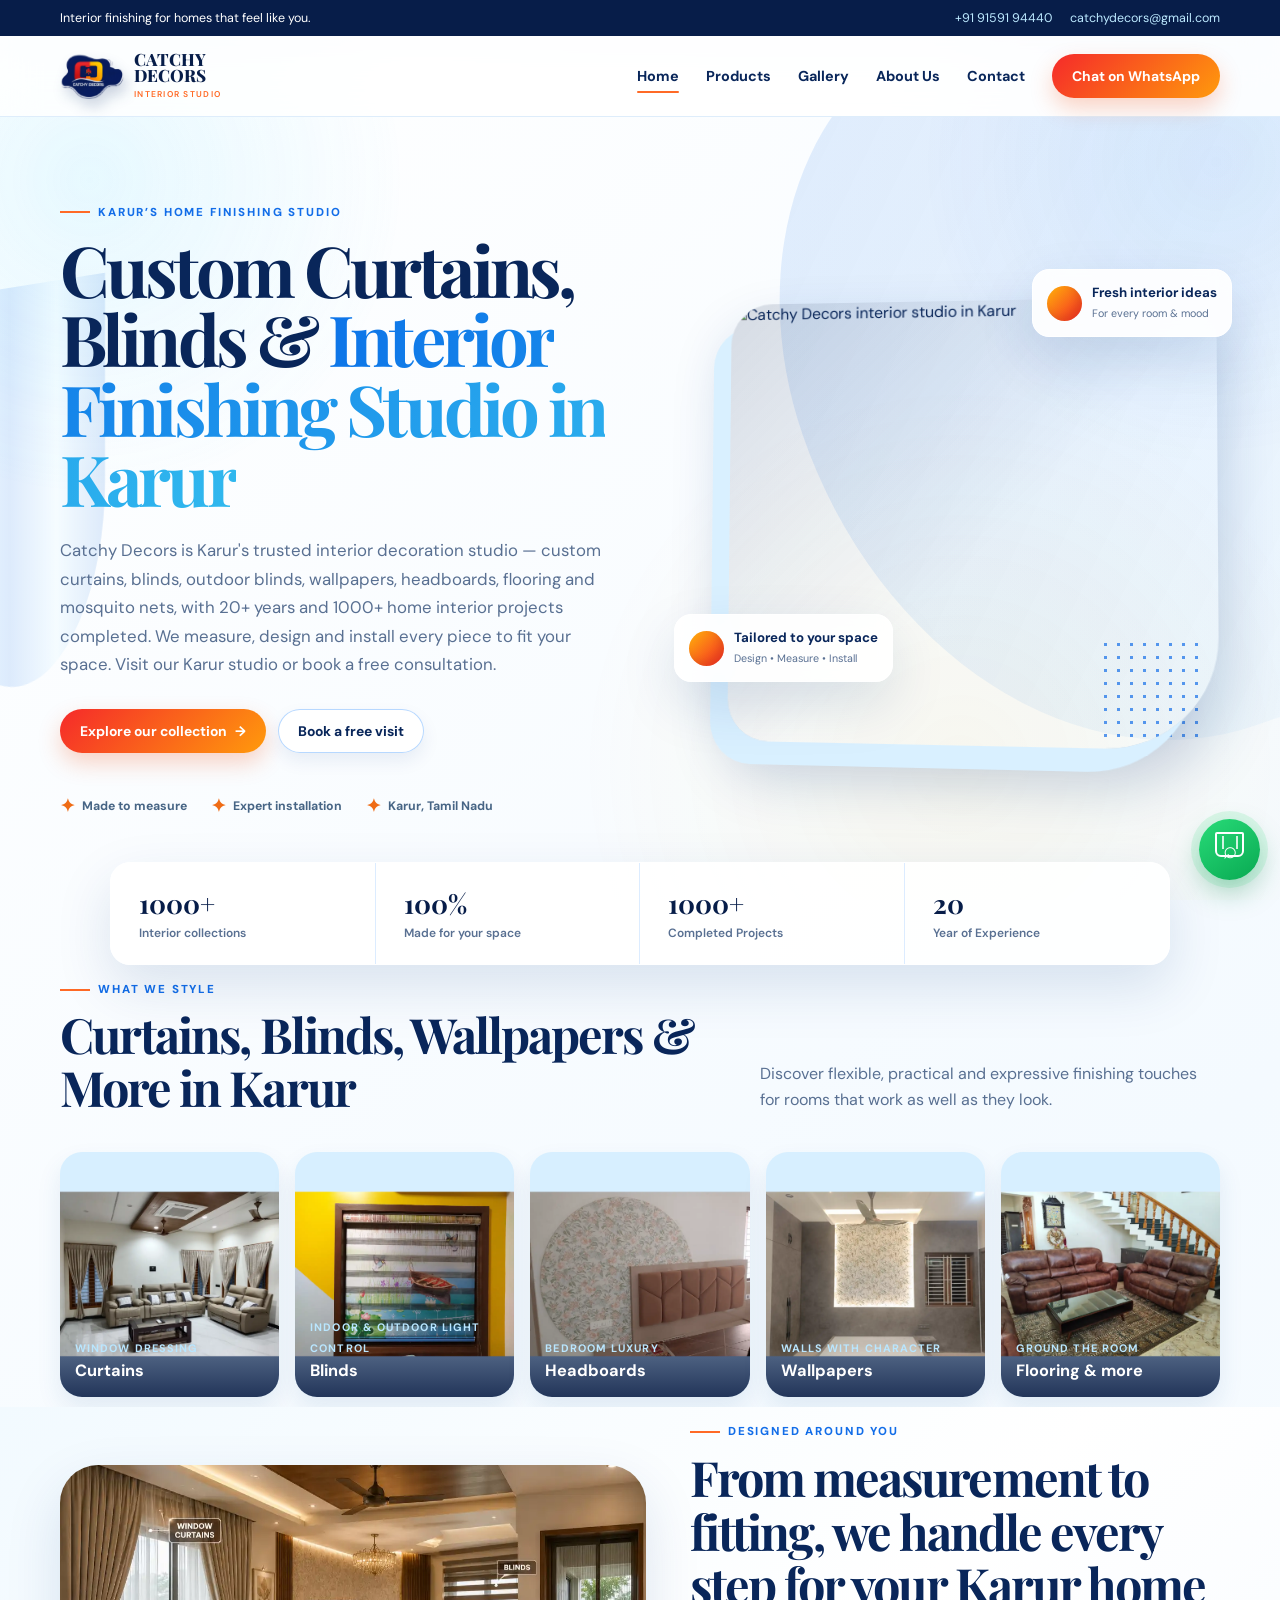
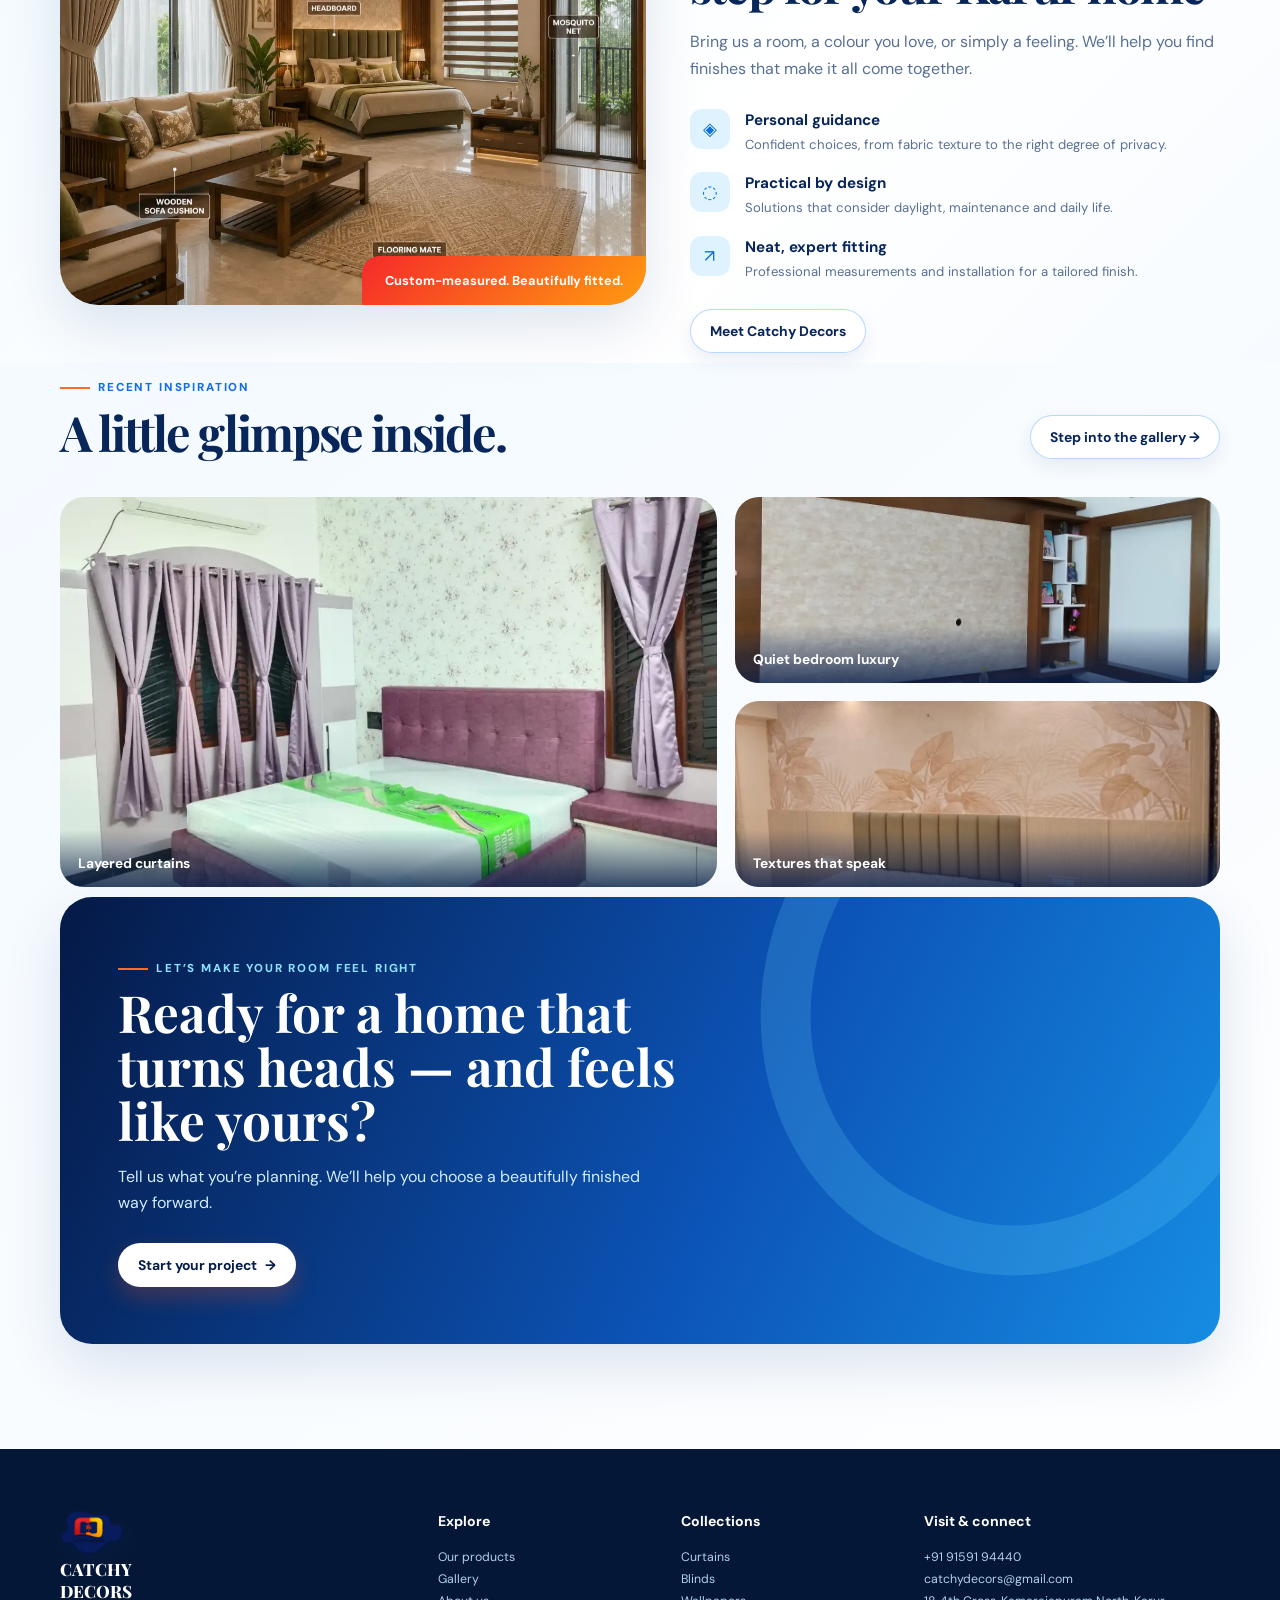
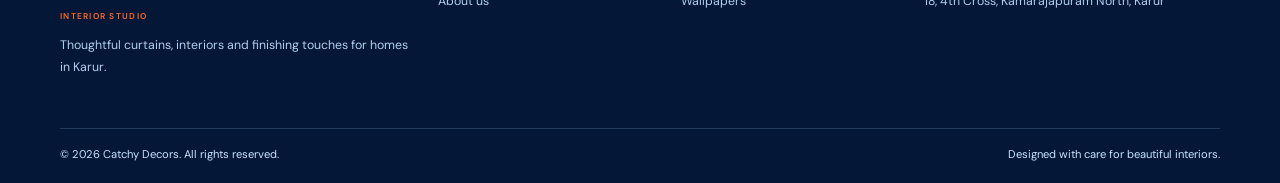
==== commit 789800b9: "Add files via upload" ====
--- a/index.html
+++ b/index.html
@@ -26,6 +26,15 @@
   gtag('js', new Date());
 
   gtag('config', 'G-0HKJNX7B6P');
+</script>
+<!-- Google tag (gtag.js) -->
+<script async src="https://www.googletagmanager.com/gtag/js?id=G-0QS5WVWXM6"></script>
+<script>
+  window.dataLayer = window.dataLayer || [];
+  function gtag(){dataLayer.push(arguments);}
+  gtag('js', new Date());
+
+  gtag('config', 'G-0QS5WVWXM6');
 </script>
 
 <script type="text/javascript">
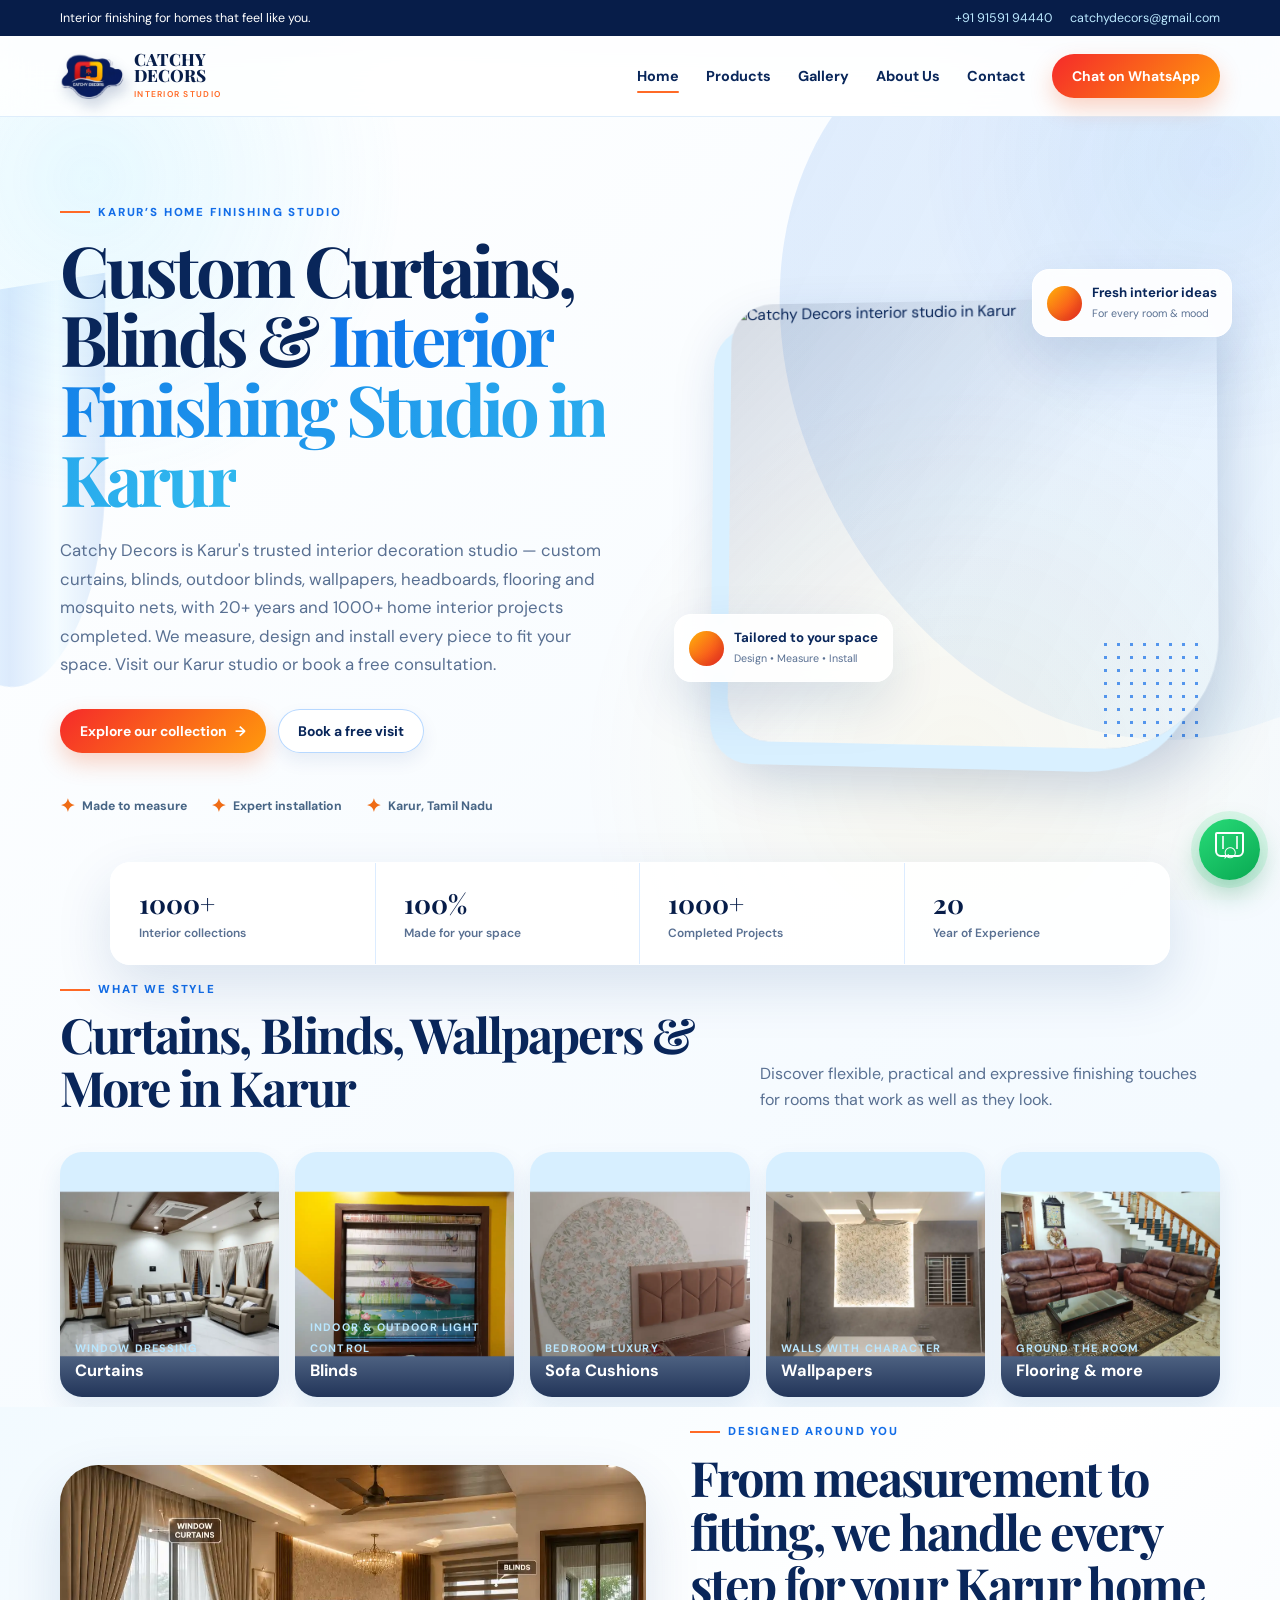
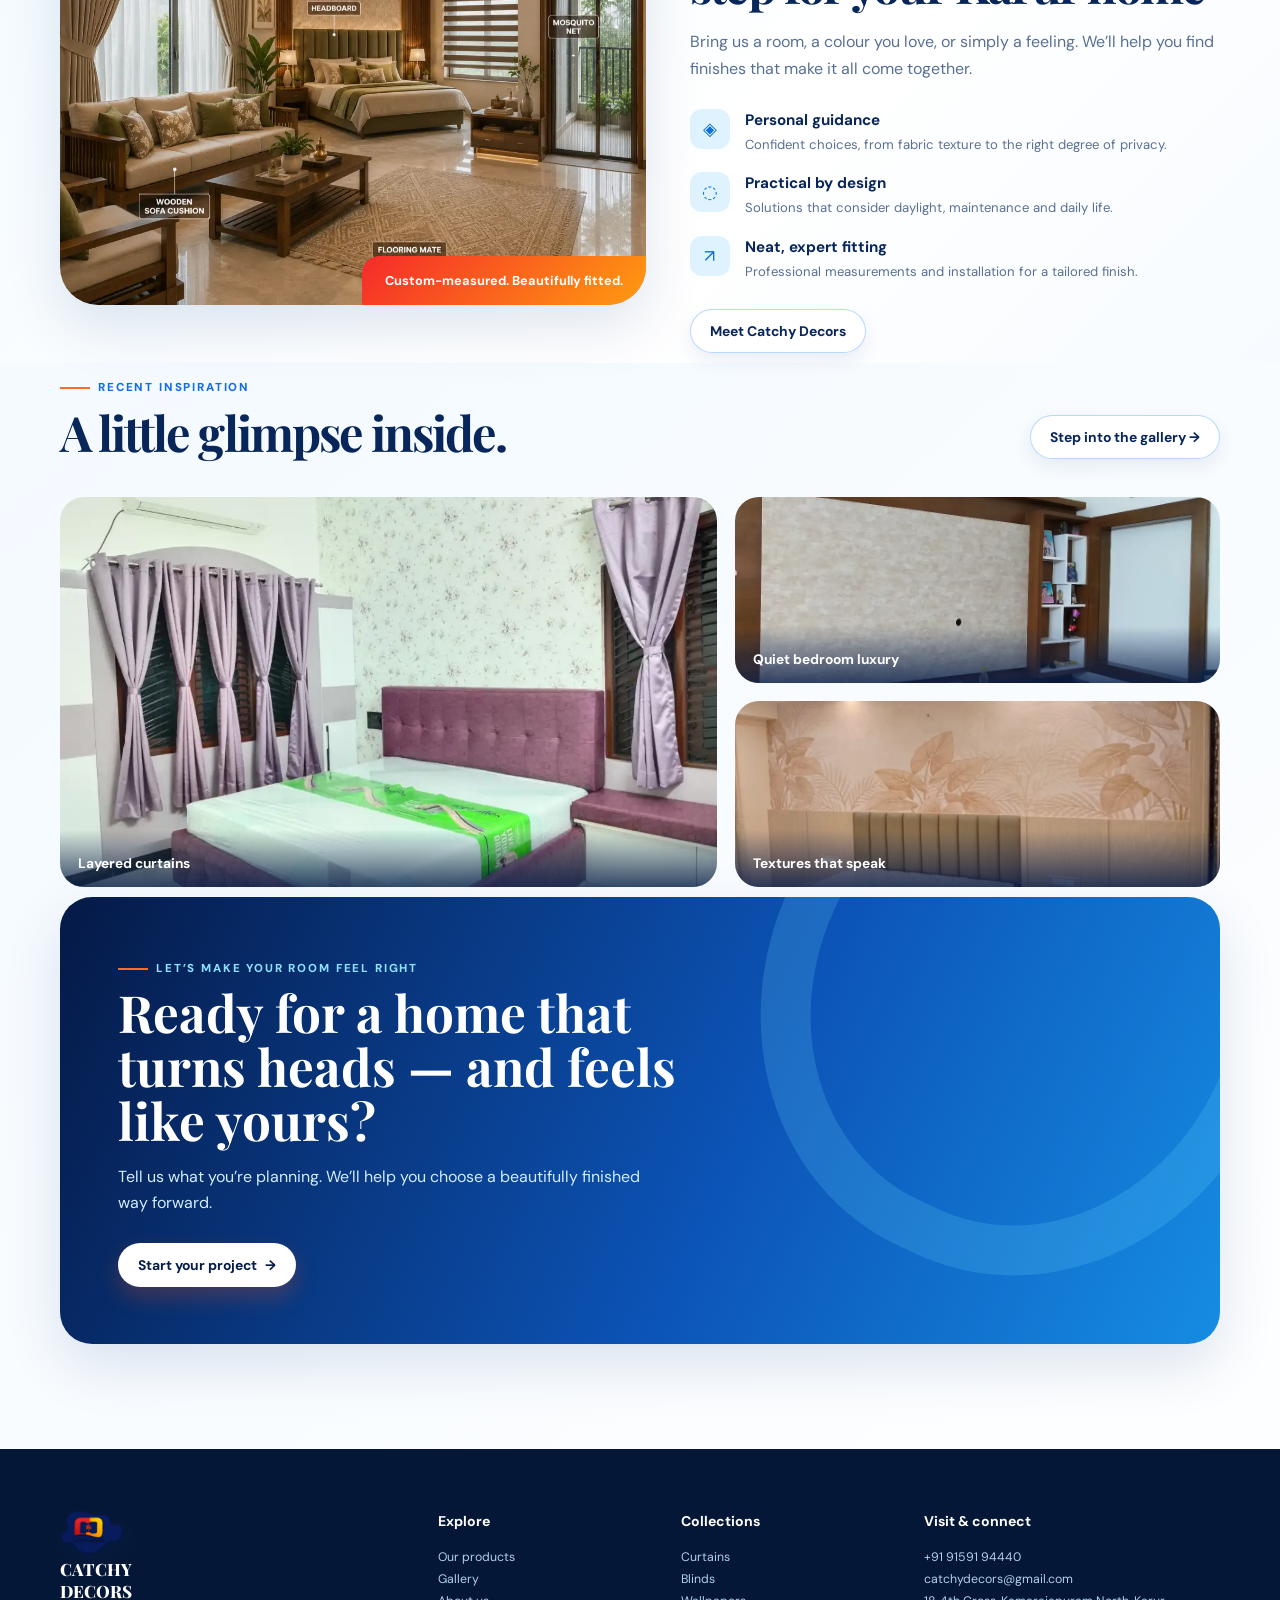
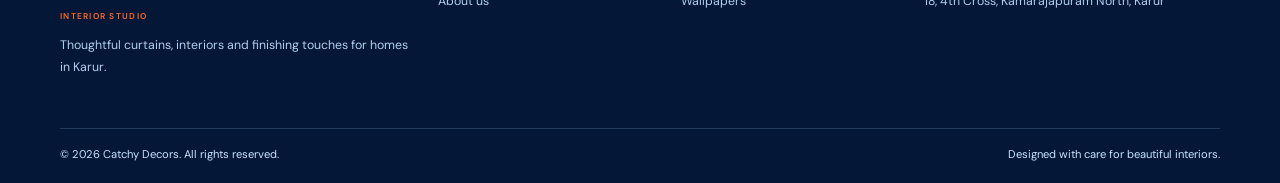
==== commit d397e9e6: "Add files via upload" ====
--- a/index.html
+++ b/index.html
@@ -144,7 +144,7 @@
                         src="assets/headboard/head_board_karur.webp"
                         alt="Comfortable upholstered bedroom">
                     <div><span>Bedroom luxury</span>
-                        <h3>Headboards</h3>
+                        <h3>Sofa Cushions</h3>
                     </div>
                 </a><a class="category-card" href="products.html#wallpapers"><img
                         src="assets/wallpaper/classic_wallpaper_in_karur.webp"
--- a/styles.css
+++ b/styles.css
@@ -831,113 +831,128 @@
     margin: 0 3px
 }
 
-.gallery-stage {
-    height: 510px;
-    margin-top: 15px;
-    display: grid;
-    place-items: center;
-    perspective: 1200px;
+.gallery-slider {
+    --card-width: 290px;
+    --gap: 22px;
+    margin-top: 18px;
     overflow: hidden;
-    border-radius: 32px;
-    background: radial-gradient(circle at 50% 20%, #edf9ff, #bfe6ff 110%);
-    position: relative
-}
-
-.gallery-stage:before {
-    content: 'CATCHY DECORS • KARUR';
-    position: absolute;
-    top: 26px;
-    font-size: .66rem;
-    letter-spacing: .22em;
-    font-weight: 800;
-    color: #4382ad
-}
-
-.gallery-ring {
-    --rot: 0deg;
-    width: 270px;
-    height: 344px;
     position: relative;
-    transform-style: preserve-3d;
-    transition: transform .75s cubic-bezier(.2, .8, .2, 1);
-    transform: rotateY(var(--rot))
+    border-radius: 30px;
+    padding: 28px 0;
+    background: radial-gradient(circle at 50% 10%, #f3fbff, #c9eaff 110%);
+    box-shadow: 0 18px 45px rgba(14, 72, 130, .10);
+    isolation: isolate;
+}
+
+.gallery-slider::before,
+.gallery-slider::after {
+    content: '';
+    position: absolute;
+    top: 0;
+    bottom: 0;
+    width: 90px;
+    z-index: 2;
+    pointer-events: none;
+}
+
+.gallery-slider::before {
+    left: 0;
+    background: linear-gradient(90deg, rgba(237, 249, 255, .98), transparent);
+}
+
+.gallery-slider::after {
+    right: 0;
+    background: linear-gradient(270deg, rgba(191, 230, 255, .98), transparent);
+}
+
+.gallery-track {
+    display: flex;
+    width: max-content;
+    gap: var(--gap);
+    padding: 0 24px;
+    animation: gallery-slide-left 42s linear infinite;
+    will-change: transform;
+}
+
+.gallery-slider:hover .gallery-track,
+.gallery-slider:focus-within .gallery-track {
+    animation-play-state: paused;
+}
+
+@keyframes gallery-slide-left {
+    from { transform: translateX(0); }
+    to { transform: translateX(calc(-10 * (var(--card-width) + var(--gap)))); }
 }
 
 .gallery-slide {
-    position: absolute;
-    inset: 0;
+    flex: 0 0 var(--card-width);
+    width: var(--card-width);
+    height: 360px;
+    margin: 0;
+    position: relative;
     overflow: hidden;
-    border-radius: 20px;
-    box-shadow: 0 20px 34px rgba(7, 45, 97, .26);
-    backface-visibility: hidden
-}
-
-.gallery-slide:nth-child(1) {
-    transform: rotateY(0deg) translateZ(290px)
-}
-
-.gallery-slide:nth-child(2) {
-    transform: rotateY(72deg) translateZ(290px)
-}
-
-.gallery-slide:nth-child(3) {
-    transform: rotateY(144deg) translateZ(290px)
-}
-
-.gallery-slide:nth-child(4) {
-    transform: rotateY(216deg) translateZ(290px)
-}
-
-.gallery-slide:nth-child(5) {
-    transform: rotateY(288deg) translateZ(290px)
+    border-radius: 22px;
+    background: #fff;
+    box-shadow: 0 18px 32px rgba(7, 45, 97, .20);
+    transform: translateZ(0);
 }
 
 .gallery-slide img {
+    display: block;
     width: 100%;
     height: 100%;
-    object-fit: cover
+    object-fit: cover;
+    transition: transform .6s ease;
+}
+
+.gallery-slide:hover img {
+    transform: scale(1.06);
 }
 
 .gallery-slide span {
     position: absolute;
-    bottom: 0;
     left: 0;
     right: 0;
-    padding: 30px 16px 15px;
+    bottom: 0;
+    padding: 46px 17px 17px;
     color: white;
-    font-size: .8rem;
-    font-weight: 700;
-    background: linear-gradient(transparent, rgba(5, 24, 58, .8))
-}
-
-.gallery-controls {
-    display: flex;
-    align-items: center;
-    justify-content: center;
-    gap: 12px;
-    margin-top: 22px
-}
-
-.round-btn {
-    width: 42px;
-    height: 42px;
-    border: 1px solid #bedfff;
-    border-radius: 50%;
-    background: white;
-    color: var(--blue);
-    font-size: 1.15rem;
-    cursor: pointer
-}
-
-.round-btn:hover {
-    background: var(--blue);
-    color: white
-}
-
-.gallery-note {
-    font-size: .78rem;
-    color: var(--muted);
-    margin: 0 8px
+    font-size: .86rem;
+    font-weight: 750;
+    letter-spacing: .01em;
+    background: linear-gradient(transparent, rgba(5, 24, 58, .86));
+}
+
+.gallery-slider::marker { display: none; }
+
+@media (max-width: 760px) {
+    .gallery-slider {
+        --card-width: 235px;
+        --gap: 14px;
+        border-radius: 22px;
+        padding: 20px 0;
+    }
+
+    .gallery-track {
+        padding: 0 16px;
+        animation-duration: 34s;
+    }
+
+    .gallery-slide {
+        height: 300px;
+        border-radius: 18px;
+    }
+
+    .gallery-slider::before,
+    .gallery-slider::after {
+        width: 45px;
+    }
+}
+
+@media (prefers-reduced-motion: reduce) {
+    .gallery-track {
+        animation: none;
+        overflow-x: auto;
+    }
 }
 
 .about-layout {
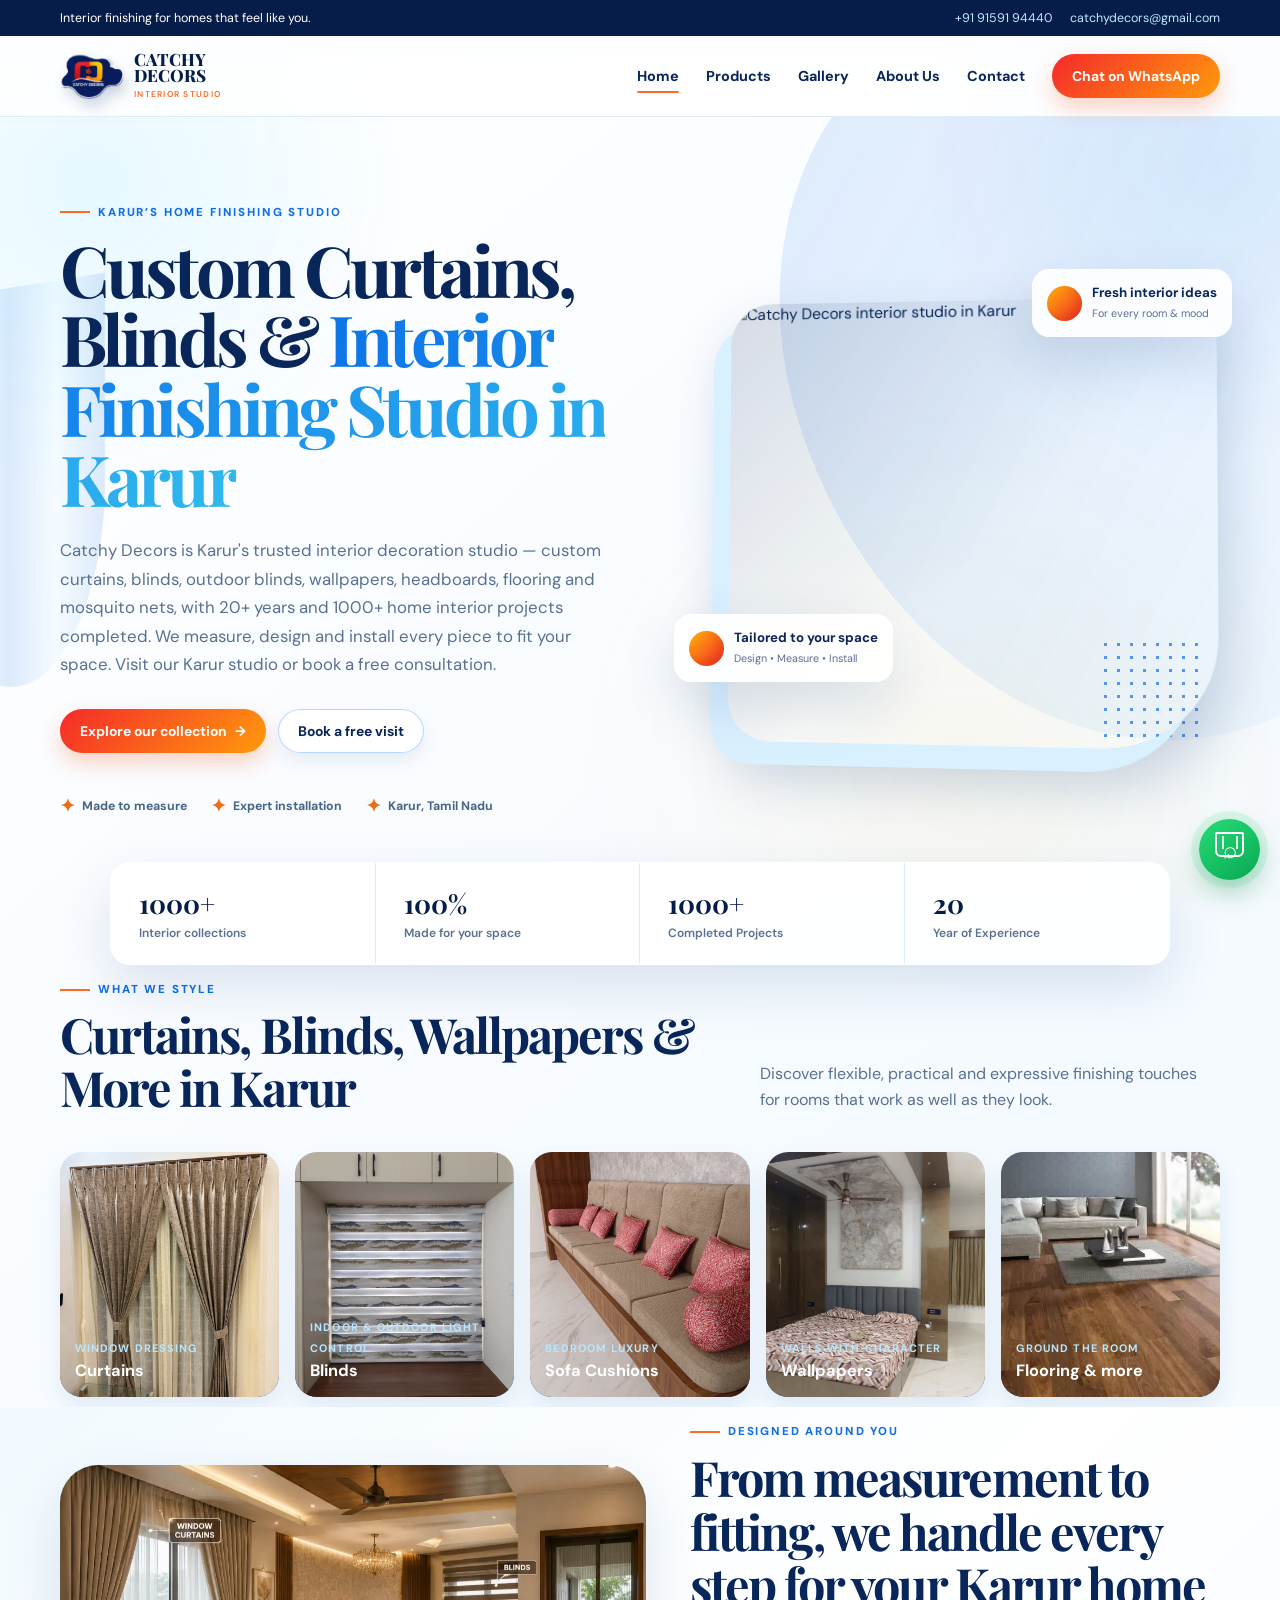
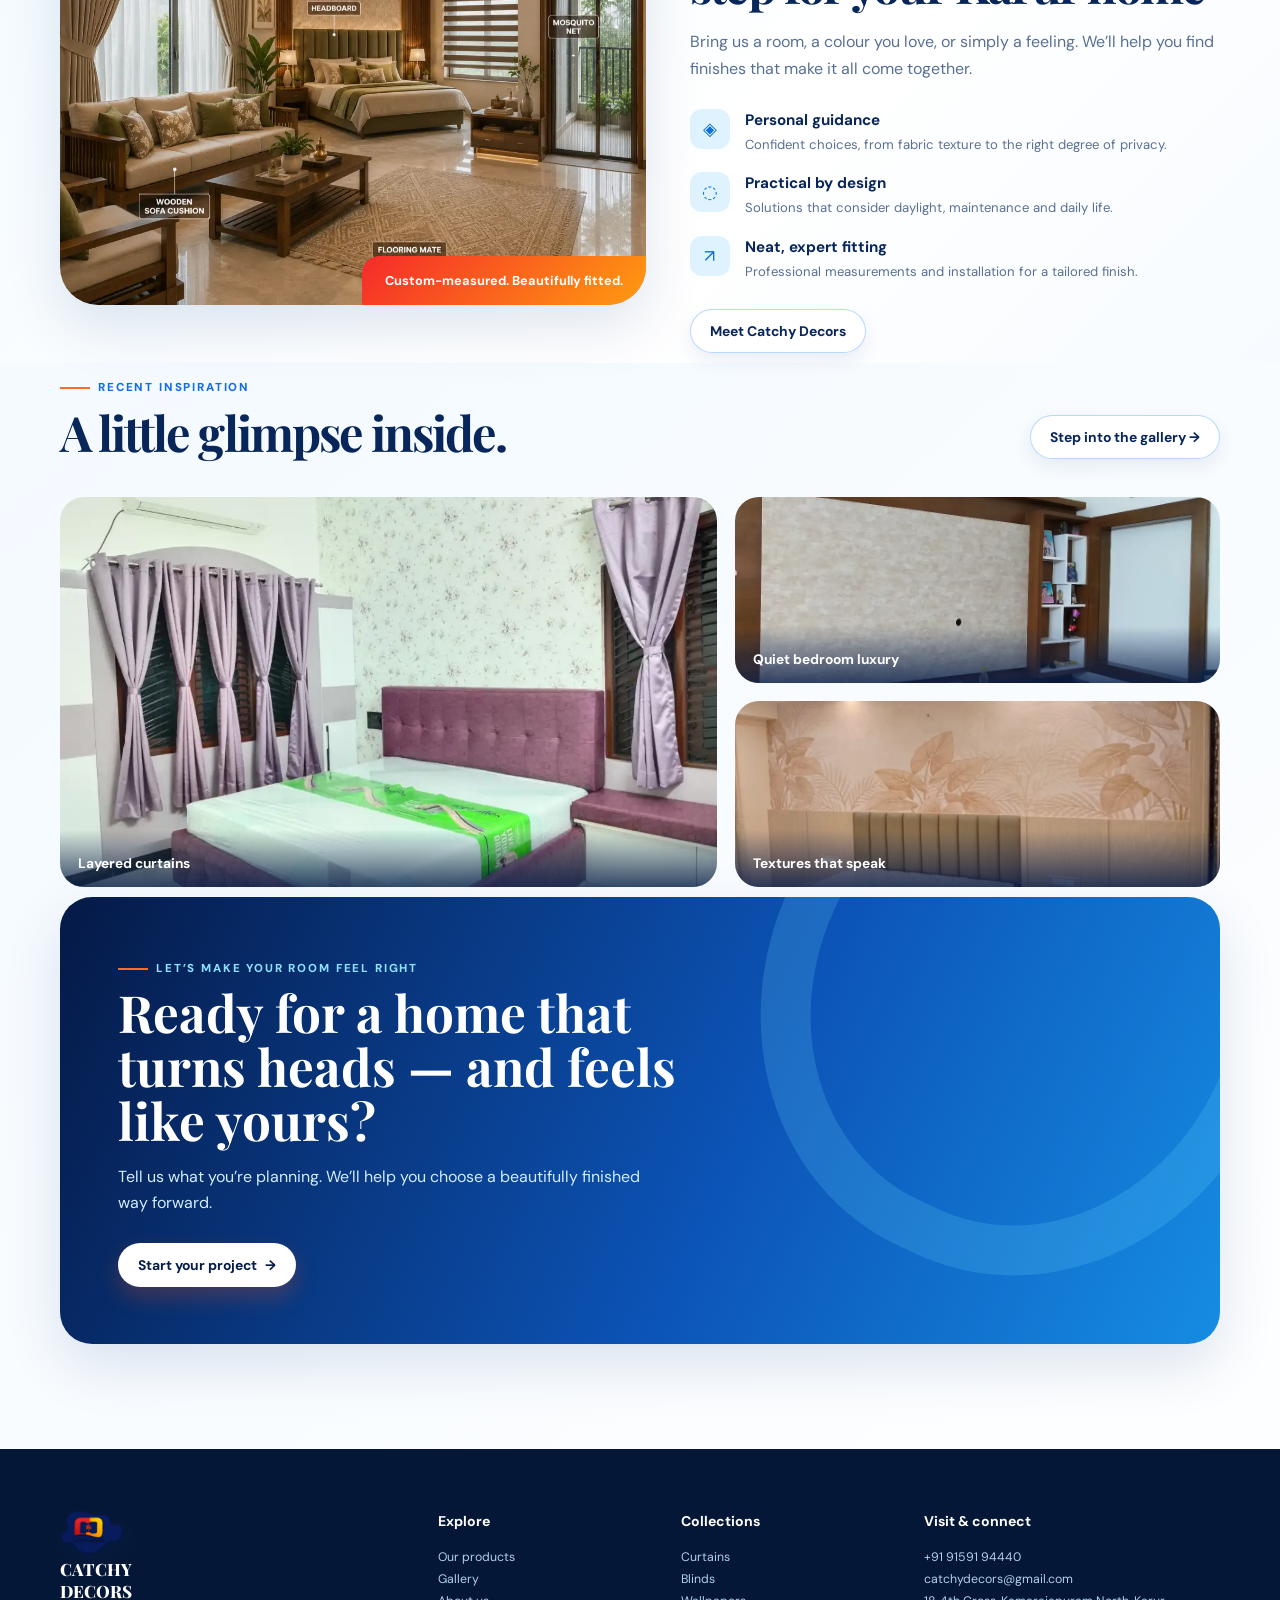
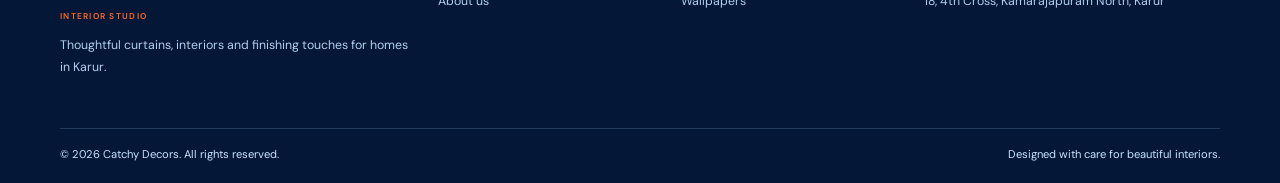
==== commit 8ecbc114: "Add files via upload" ====
--- a/index.html
+++ b/index.html
@@ -5,7 +5,7 @@
     <meta charset="utf-8">
     <meta name="viewport" content="width=device-width,initial-scale=1,viewport-fit=cover">
     <title>Curtain Shop in Karur | Curtains, Blinds & Wallpapers - Catchy Decors</title>
-<meta name="description" content="Catchy Decors is Karur's trusted curtain shop and interior studio — custom curtains, blinds, outdoor blinds, wallpapers, headboards, flooring & mosquito nets. Free home consultation." />
+<meta name="description" content="Catchy Decors is Karur's trusted curtain shop and interior studio — custom curtains, blinds, outdoor blinds, wallpapers, headboards, flooring & mosquito nets." />
 <link rel="canonical" href="https://www.catchydecors.in/" />
 <meta property="og:locale" content="en_IN">
 
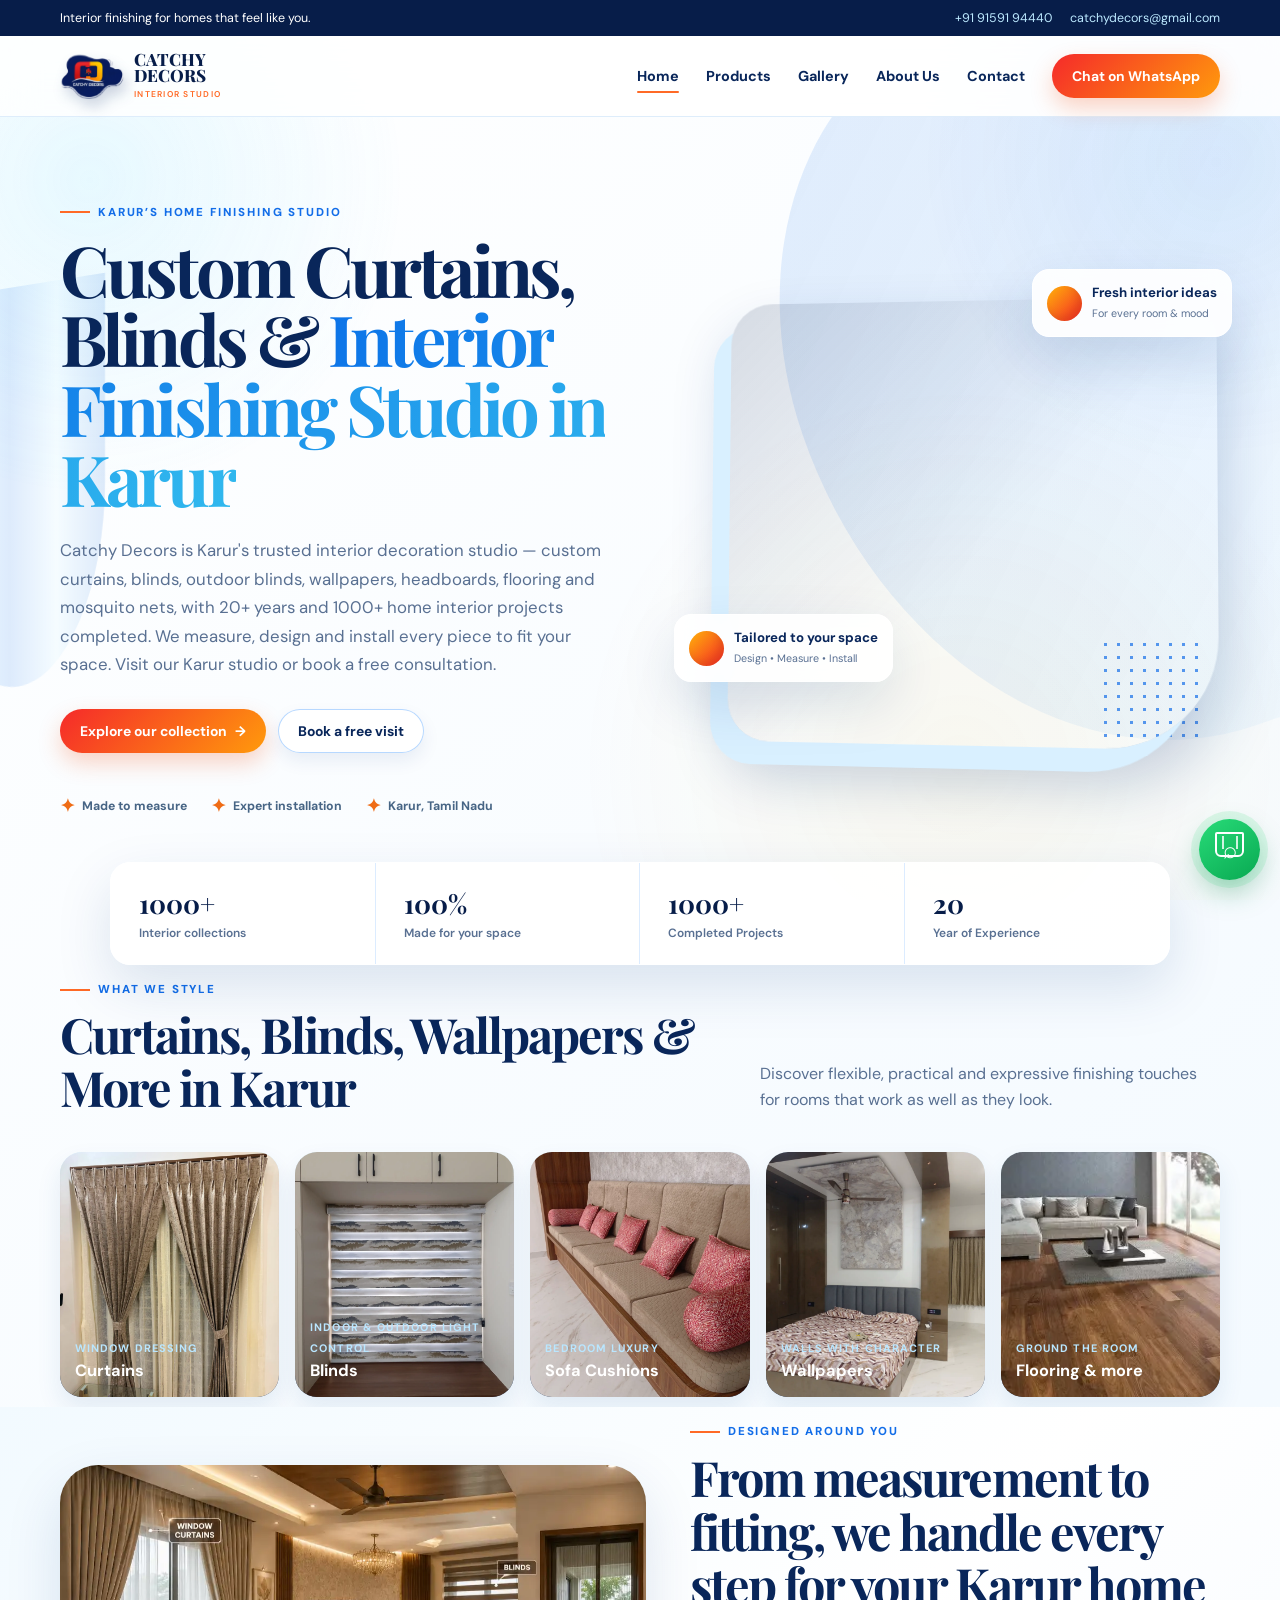
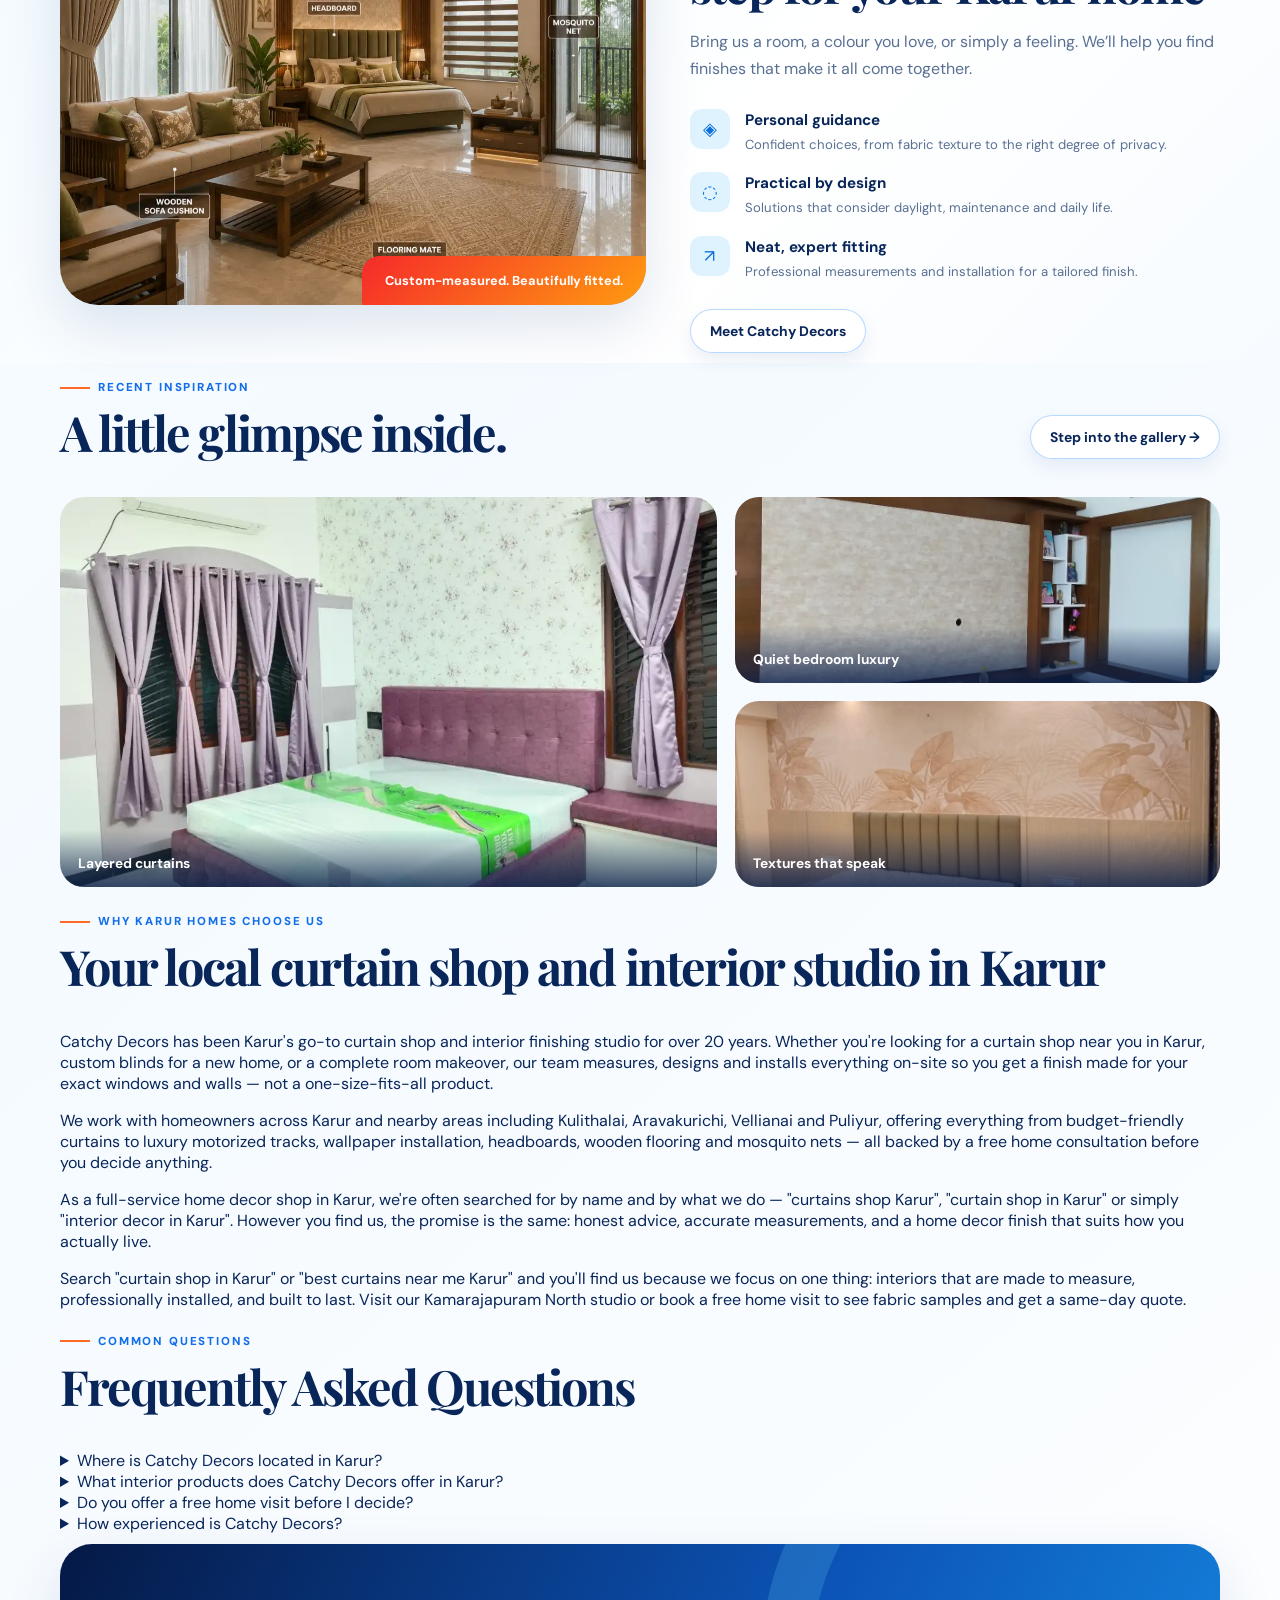
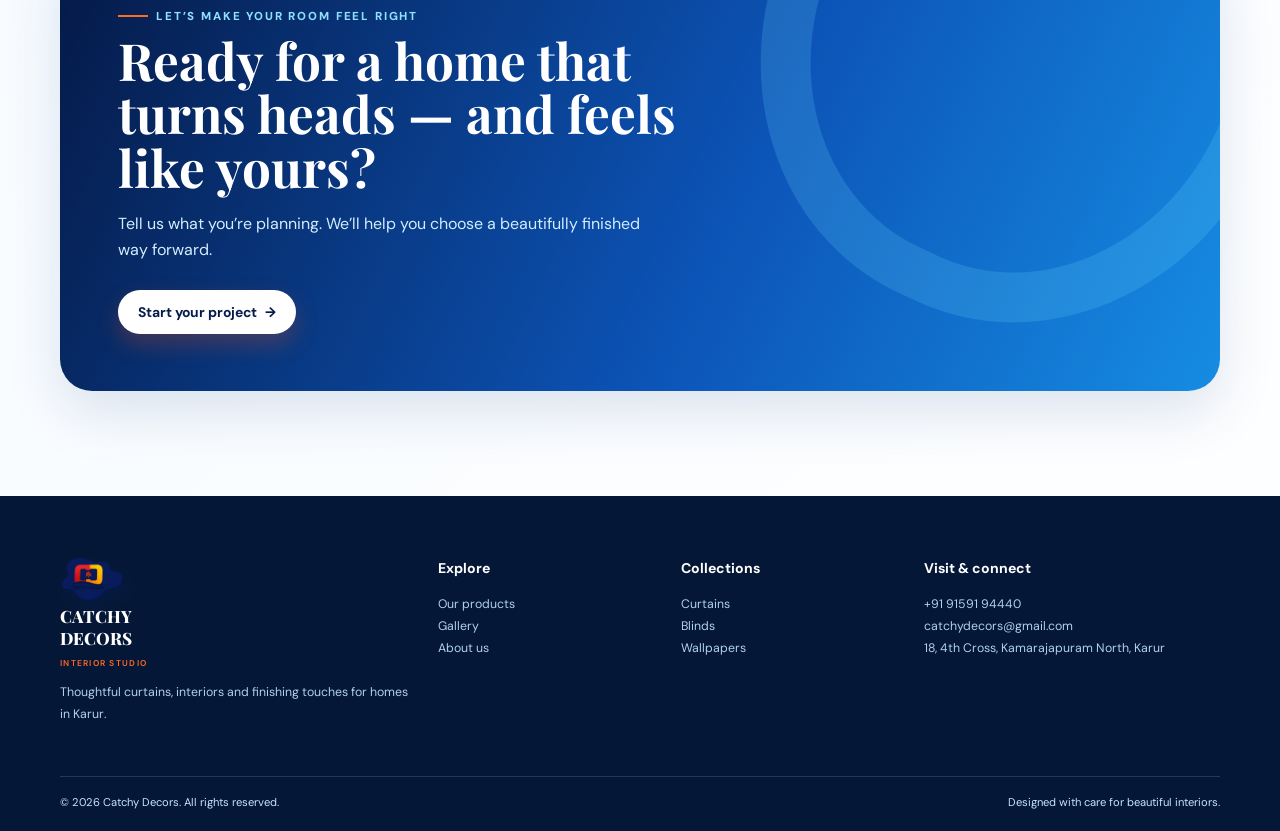
==== commit 4bd4c1a1: "Add files via upload" ====
--- a/index.html
+++ b/index.html
@@ -7,6 +7,7 @@
     <title>Curtain Shop in Karur | Curtains, Blinds & Wallpapers - Catchy Decors</title>
 <meta name="description" content="Catchy Decors is Karur's trusted curtain shop and interior studio — custom curtains, blinds, outdoor blinds, wallpapers, headboards, flooring & mosquito nets." />
 <link rel="canonical" href="https://www.catchydecors.in/" />
+<meta name="robots" content="index, follow">
 <meta property="og:locale" content="en_IN">
 
 <meta name="google-site-verification" content="MYepPgpDkvmoTlXDLGyEFVcZWGR1Sc0IroLXhxbF9kY" />
@@ -59,12 +60,11 @@
 <meta name="twitter:description" content="Catchy Decors is Karur's interior finishing studio offering custom curtains, blinds, wallpapers, headboards, and flooring with 20+ years of experience.">
 <meta name="twitter:image" content="https://www.catchydecors.in/assets/karur_curtains.png">
 
-<!-- Viewport Tag for Mobile Responsiveness -->
-<meta name="viewport" content="width=device-width, initial-scale=1.0" />
     <link rel="icon" href="assets/catchy-decors-logo.png">
     <link rel="stylesheet" href="styles.css">
     <script
         type="application/ld+json">{"@context":"https://schema.org","@type":"HomeGoodsStore","name":"Catchy Decors","image":"https://www.catchydecors.in/assets/catchy-decors-logo.png","url":"https://www.catchydecors.in/","description":"Catchy Decors is Karur's interior finishing studio offering custom curtains, blinds, outdoor blinds, wallpapers, headboards, flooring and mosquito nets.","telephone":"+91-91591-94440","email":"catchydecors@gmail.com","priceRange":"₹₹","address":{"@type":"PostalAddress","streetAddress":"18, 4th Cross, Kamarajapuram North","addressLocality":"Karur","postalCode":"639002","addressRegion":"Tamil Nadu","addressCountry":"IN"},"areaServed":"Karur, Tamil Nadu","openingHours":"Mo-Sa 09:00-19:00","sameAs":["https://www.facebook.com/profile.php?id=61592020570979","https://www.instagram.com/catchydecorskarur/","https://wa.me/919159194440"]}</script>
+    <script type="application/ld+json">{"@context": "https://schema.org", "@type": "FAQPage", "mainEntity": [{"@type": "Question", "name": "Where is Catchy Decors located in Karur?", "acceptedAnswer": {"@type": "Answer", "text": "Our studio is at 18, 4th Cross, Kamarajapuram North, Karur — 639002. We also visit homes across Karur and nearby areas for free measurement and consultation."}}, {"@type": "Question", "name": "What interior products does Catchy Decors offer in Karur?", "acceptedAnswer": {"@type": "Answer", "text": "We design, supply and install custom curtains, window and outdoor blinds, wallpapers, upholstered headboards, wooden flooring and floor mats, and mosquito nets — all made to measure for your space."}}, {"@type": "Question", "name": "Do you offer a free home visit before I decide?", "acceptedAnswer": {"@type": "Answer", "text": "Yes. We offer a free consultation and measurement visit anywhere in Karur, so you can see fabric and material samples in your own home before making a decision."}}, {"@type": "Question", "name": "How experienced is Catchy Decors?", "acceptedAnswer": {"@type": "Answer", "text": "Catchy Decors has over 20 years of experience and has completed 1000+ home interior projects across Karur."}}]}</script>
 </head>
 
 <body>
@@ -78,7 +78,7 @@
     <header class="site-header">
         <nav class="nav container"><a class="brand" href="index.html" aria-label="Catchy Decors home"><span
                     class="logo-wrap"><img class="brand-logo" src="assets/catchy-decors-logo.png"
-                        alt="Catchy Decors logo"></span><span class="brand-name">CATCHY<br>DECORS<small>INTERIOR
+                        alt="Catchy Decors logo" width="400" height="278" loading="eager"></span><span class="brand-name">CATCHY<br>DECORS<small>INTERIOR
                         STUDIO</small></span></a><button class="menu-toggle" aria-label="Open navigation"
                 aria-expanded="false">☰</button>
             <div class="navlinks"><a class="active" href="index.html">Home</a><a href="products.html">Products</a><a href="gallery.html">Gallery</a><a href="about.html">About Us</a><a href="contact.html">Contact</a><a
@@ -106,7 +106,7 @@
                 </div>
                 <div class="hero-scene">
                     <div class="dot-grid"></div>
-                    <div class="hero-photo"><img src="assets/catchy decors.gif" alt="Catchy Decors interior studio in Karur" "></div>
+                    <div class="hero-photo"><video autoplay muted loop playsinline width="800" height="450" poster="assets/catchy-decors-hero-poster.webp" aria-label="Catchy Decors interior studio in Karur"><source src="assets/catchy-decors-hero.mp4" type="video/mp4"></video></div>
                     <div class="floating-card card-1"><span class="card-orb"></span><span><b>Tailored to your
                                 space</b><small>Design • Measure • Install</small></span></div>
                     <div class="floating-card card-2"><span class="card-orb"></span><span><b>Fresh interior
@@ -128,33 +128,33 @@
                 <p>Discover flexible, practical and expressive finishing touches for rooms that work as well as they
                     look.</p>
             </div>
-            <div class="category-grid"><a class="category-card" href="products.html#curtains"><img
+            <div class="category-grid"><a class="category-card" href="curtains-karur.html"><img
                         src="assets/curtains/karur_best_curtain.webp"
-                        alt="Custom window curtains and light-softening drapes by Catchy Decors Karur">
+                        alt="Custom window curtains and light-softening drapes by Catchy Decors Karur" width="900" height="1200" loading="lazy">
                     <div><span>Window dressing</span>
                         <h3>Curtains</h3>
                     </div>
-                </a><a class="category-card" href="products.html#blinds"><img
+                </a><a class="category-card" href="blinds-karur.html"><img
                         src="assets/blinds/customize_blind_karur.webp"
-                        alt="Modern indoor and outdoor blinds in a Karur home">
+                        alt="Modern indoor and outdoor blinds in a Karur home" width="1728" height="2304" loading="lazy">
                     <div><span>Indoor & outdoor light control</span>
                         <h3>Blinds</h3>
                     </div>
-                </a><a class="category-card" href="products.html#headboards"><img
+                </a><a class="category-card" href="headboards-karur.html"><img
                         src="assets/headboard/head_board_karur.webp"
-                        alt="Comfortable upholstered bedroom">
+                        alt="Comfortable upholstered bedroom" width="1200" height="900" loading="lazy">
                     <div><span>Bedroom luxury</span>
                         <h3>Sofa Cushions</h3>
                     </div>
-                </a><a class="category-card" href="products.html#wallpapers"><img
+                </a><a class="category-card" href="wallpapers-karur.html"><img
                         src="assets/wallpaper/classic_wallpaper_in_karur.webp"
-                        alt="Styled room with decorative wall">
+                        alt="Styled room with decorative wall" width="2304" height="1728" loading="lazy">
                     <div><span>Walls with character</span>
                         <h3>Wallpapers</h3>
                     </div>
-                </a><a class="category-card" href="products.html#flooring"><img
+                </a><a class="category-card" href="flooring-karur.html"><img
                         src="assets/floor mat/floor_mate_in_karur.webp"
-                        alt="Warm modern living room flooring">
+                        alt="Warm modern living room flooring" width="250" height="250" loading="lazy">
                     <div><span>Ground the room</span>
                         <h3>Flooring & more</h3>
                     </div>
@@ -164,7 +164,7 @@
             <div class="container home-products">
                 <div class="product-showcase"><img
                         src="assets/curtains karur.webp"
-                        alt="Living room transformed with layered drapes and cushions"></div>
+                        alt="Living room transformed with layered drapes and cushions" width="1080" height="1440" loading="lazy"></div>
                 <div><span class="eyebrow">Designed around you</span>
                     <h2
                         style="font-family:'Playfair Display',serif;font-size:clamp(2rem,3.8vw,3.25rem);line-height:1.1;letter-spacing:-.04em;margin:11px 0 17px">
@@ -202,12 +202,46 @@
             </div>
             <div class="gallery-peek"><a data-label="Layered curtains" href="gallery.html"><img
                         src="assets/curtains/styles_customize_curtains.webp"
-                        alt="Living room in Karur styled with layered curtains and cushions by Catchy Decors"></a><a data-label="Quiet bedroom luxury"
+                        alt="Living room in Karur styled with layered curtains and cushions by Catchy Decors" width="1080" height="1440" loading="lazy"></a><a data-label="Quiet bedroom luxury"
                     href="gallery.html"><img
                         src="assets/wallpaper/best_wallpaper_in_karur.webp"
-                        alt="Soft bedroom interior"></a><a data-label="Textures that speak" href="gallery.html"><img
+                        alt="Soft bedroom interior" width="1080" height="1440" loading="lazy"></a><a data-label="Textures that speak" href="gallery.html"><img
                         src="assets/headboard/head_board_in_kaur.webp"
-                        alt="Curtain fabric in a home"></a></div>
+                        alt="Curtain fabric in a home" width="1080" height="1440" loading="lazy"></a></div>
+        </section>
+        <section class="section container">
+            <div class="section-heading">
+                <div><span class="eyebrow">Why Karur homes choose us</span>
+                    <h2>Your local curtain shop and interior studio in Karur</h2>
+                </div>
+            </div>
+            <p>Catchy Decors has been Karur's go-to curtain shop and interior finishing studio for over 20 years. Whether you're looking for a curtain shop near you in Karur, custom blinds for a new home, or a complete room makeover, our team measures, designs and installs everything on-site so you get a finish made for your exact windows and walls — not a one-size-fits-all product.</p>
+            <p>We work with homeowners across Karur and nearby areas including Kulithalai, Aravakurichi, Vellianai and Puliyur, offering everything from budget-friendly curtains to luxury motorized tracks, wallpaper installation, headboards, wooden flooring and mosquito nets — all backed by a free home consultation before you decide anything.</p>
+            <p>As a full-service home decor shop in Karur, we're often searched for by name and by what we do — "curtains shop Karur", "curtain shop in Karur" or simply "interior decor in Karur". However you find us, the promise is the same: honest advice, accurate measurements, and a home decor finish that suits how you actually live.</p>
+            <p>Search "curtain shop in Karur" or "best curtains near me Karur" and you'll find us because we focus on one thing: interiors that are made to measure, professionally installed, and built to last. Visit our Kamarajapuram North studio or book a free home visit to see fabric samples and get a same-day quote.</p>
+            <div class="section-heading">
+                <div><span class="eyebrow">Common questions</span>
+                    <h2>Frequently Asked Questions</h2>
+                </div>
+            </div>
+            <div class="faq-list">
+                <details class="faq-item">
+                    <summary>Where is Catchy Decors located in Karur?</summary>
+                    <p>Our studio is at 18, 4th Cross, Kamarajapuram North, Karur — 639002. We also visit homes across Karur and nearby areas for free measurement and consultation.</p>
+                </details>
+                <details class="faq-item">
+                    <summary>What interior products does Catchy Decors offer in Karur?</summary>
+                    <p>We design, supply and install custom curtains, window and outdoor blinds, wallpapers, upholstered headboards, wooden flooring and floor mats, and mosquito nets — all made to measure for your space.</p>
+                </details>
+                <details class="faq-item">
+                    <summary>Do you offer a free home visit before I decide?</summary>
+                    <p>Yes. We offer a free consultation and measurement visit anywhere in Karur, so you can see fabric and material samples in your own home before making a decision.</p>
+                </details>
+                <details class="faq-item">
+                    <summary>How experienced is Catchy Decors?</summary>
+                    <p>Catchy Decors has over 20 years of experience and has completed 1000+ home interior projects across Karur.</p>
+                </details>
+            </div>
         </section>
         <section class="container">
             <div class="cta-band"><span class="eyebrow" style="color:#8ee1ff">Let’s make your room feel right</span>
@@ -220,7 +254,7 @@
     <footer class="footer">
         <div class="container footer-grid">
             <div><a class="brand" href="index.html"><span class="logo-wrap"><img class="brand-logo"
-                            src="assets/catchy-decors-logo.png" alt="Catchy Decors"></span><span
+                            src="assets/catchy-decors-logo.png" alt="Catchy Decors" width="400" height="278" loading="eager"></span><span
                         class="brand-name">CATCHY<br>DECORS<small>INTERIOR STUDIO</small></span></a>
                 <p>Thoughtful curtains, interiors and finishing touches for homes in Karur.</p>
             </div>
@@ -229,8 +263,8 @@
                     href="about.html">About us</a>
             </div>
             <div>
-                <h3>Collections</h3><a href="products.html#curtains">Curtains</a><a
-                    href="products.html#blinds">Blinds</a><a href="products.html#wallpapers">Wallpapers</a>
+                <h3>Collections</h3><a href="curtains-karur.html">Curtains</a><a
+                    href="blinds-karur.html">Blinds</a><a href="wallpapers-karur.html">Wallpapers</a>
             </div>
             <div>
                 <h3>Visit & connect</h3><a href="tel:+919159194440">+91 91591 94440</a><a
--- a/styles.css
+++ b/styles.css
@@ -124,6 +124,7 @@
 
 .brand-logo {
     width: 76px;
+    height: auto;
     filter: drop-shadow(4px 8px 7px rgba(5, 36, 98, .22));
     transform: rotateY(-10deg) rotateX(7deg);
     animation: logo-float 5s ease-in-out infinite
@@ -335,7 +336,8 @@
     transform: rotateY(-5deg) rotateX(2deg)
 }
 
-.hero-photo img {
+.hero-photo img,
+.hero-photo video {
     width: 100%;
     height: 100%;
     object-fit: cover
@@ -1339,7 +1341,8 @@
     }
 
     .brand-logo {
-        width: 66px
+        width: 66px;
+        height: auto
     }
 
     .navlinks {
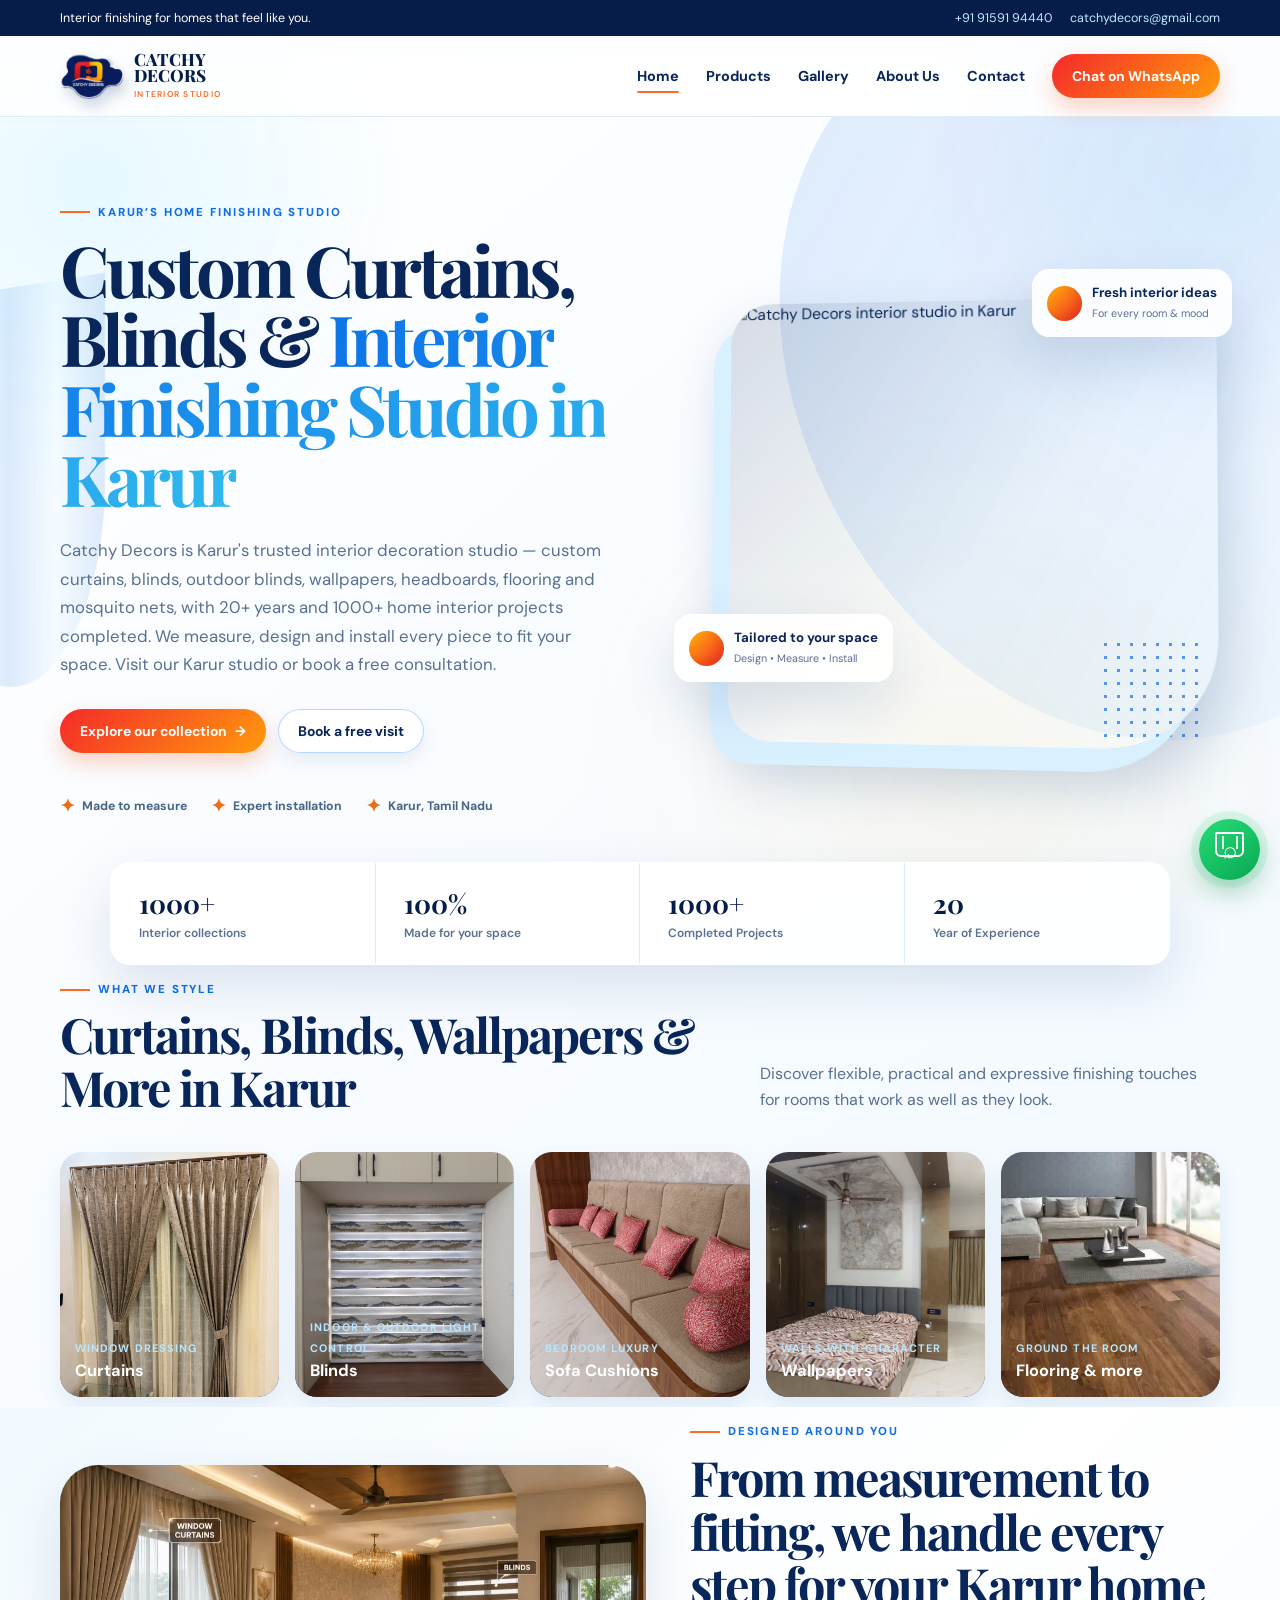
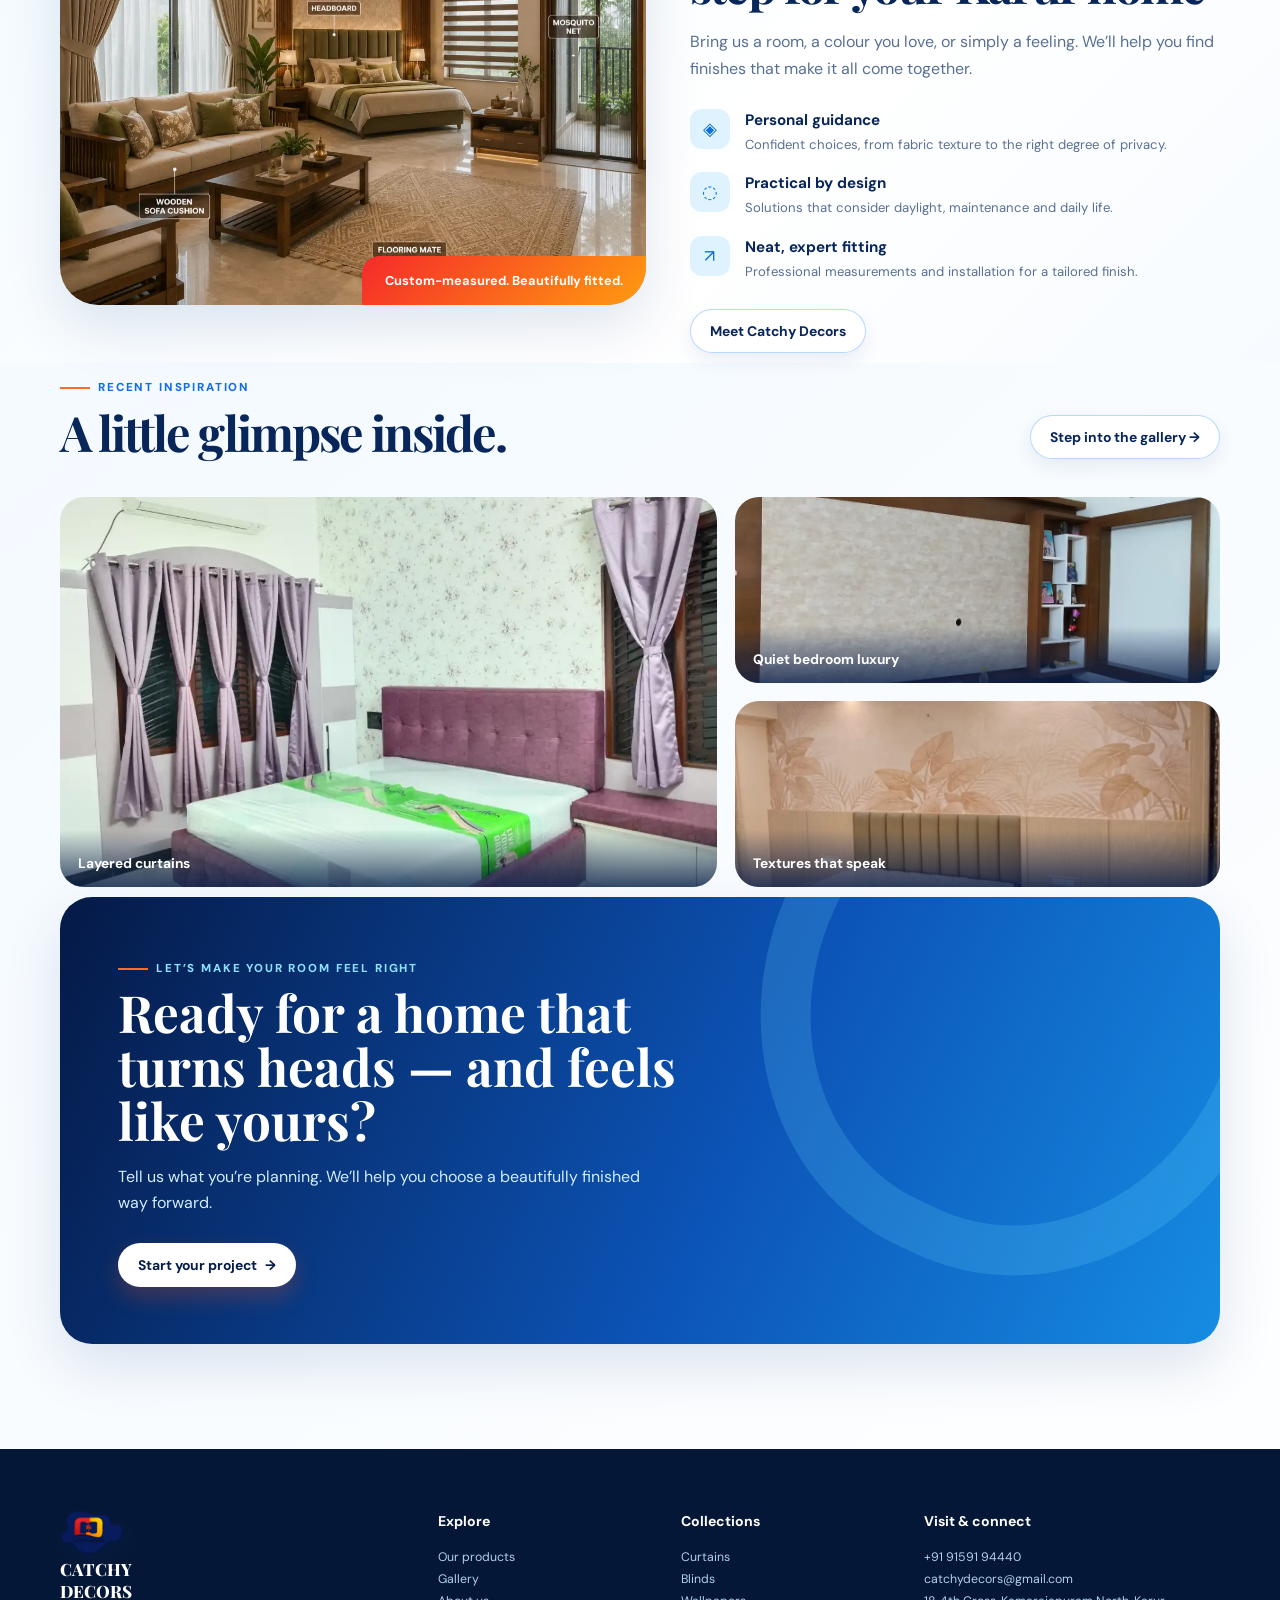
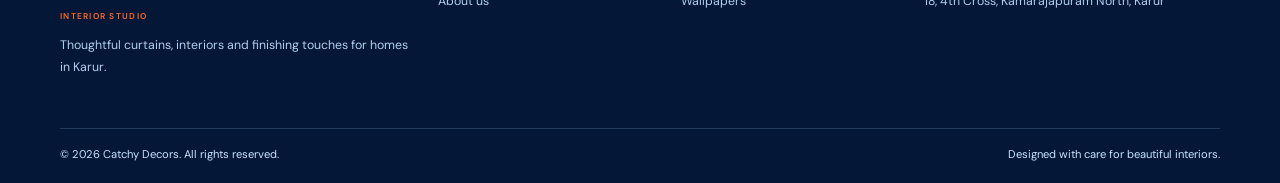
==== commit c9351b83: "Add files via upload" ====
--- a/index.html
+++ b/index.html
@@ -7,7 +7,6 @@
     <title>Curtain Shop in Karur | Curtains, Blinds & Wallpapers - Catchy Decors</title>
 <meta name="description" content="Catchy Decors is Karur's trusted curtain shop and interior studio — custom curtains, blinds, outdoor blinds, wallpapers, headboards, flooring & mosquito nets." />
 <link rel="canonical" href="https://www.catchydecors.in/" />
-<meta name="robots" content="index, follow">
 <meta property="og:locale" content="en_IN">
 
 <meta name="google-site-verification" content="MYepPgpDkvmoTlXDLGyEFVcZWGR1Sc0IroLXhxbF9kY" />
@@ -60,11 +59,12 @@
 <meta name="twitter:description" content="Catchy Decors is Karur's interior finishing studio offering custom curtains, blinds, wallpapers, headboards, and flooring with 20+ years of experience.">
 <meta name="twitter:image" content="https://www.catchydecors.in/assets/karur_curtains.png">
 
+<!-- Viewport Tag for Mobile Responsiveness -->
+<meta name="viewport" content="width=device-width, initial-scale=1.0" />
     <link rel="icon" href="assets/catchy-decors-logo.png">
     <link rel="stylesheet" href="styles.css">
     <script
         type="application/ld+json">{"@context":"https://schema.org","@type":"HomeGoodsStore","name":"Catchy Decors","image":"https://www.catchydecors.in/assets/catchy-decors-logo.png","url":"https://www.catchydecors.in/","description":"Catchy Decors is Karur's interior finishing studio offering custom curtains, blinds, outdoor blinds, wallpapers, headboards, flooring and mosquito nets.","telephone":"+91-91591-94440","email":"catchydecors@gmail.com","priceRange":"₹₹","address":{"@type":"PostalAddress","streetAddress":"18, 4th Cross, Kamarajapuram North","addressLocality":"Karur","postalCode":"639002","addressRegion":"Tamil Nadu","addressCountry":"IN"},"areaServed":"Karur, Tamil Nadu","openingHours":"Mo-Sa 09:00-19:00","sameAs":["https://www.facebook.com/profile.php?id=61592020570979","https://www.instagram.com/catchydecorskarur/","https://wa.me/919159194440"]}</script>
-    <script type="application/ld+json">{"@context": "https://schema.org", "@type": "FAQPage", "mainEntity": [{"@type": "Question", "name": "Where is Catchy Decors located in Karur?", "acceptedAnswer": {"@type": "Answer", "text": "Our studio is at 18, 4th Cross, Kamarajapuram North, Karur — 639002. We also visit homes across Karur and nearby areas for free measurement and consultation."}}, {"@type": "Question", "name": "What interior products does Catchy Decors offer in Karur?", "acceptedAnswer": {"@type": "Answer", "text": "We design, supply and install custom curtains, window and outdoor blinds, wallpapers, upholstered headboards, wooden flooring and floor mats, and mosquito nets — all made to measure for your space."}}, {"@type": "Question", "name": "Do you offer a free home visit before I decide?", "acceptedAnswer": {"@type": "Answer", "text": "Yes. We offer a free consultation and measurement visit anywhere in Karur, so you can see fabric and material samples in your own home before making a decision."}}, {"@type": "Question", "name": "How experienced is Catchy Decors?", "acceptedAnswer": {"@type": "Answer", "text": "Catchy Decors has over 20 years of experience and has completed 1000+ home interior projects across Karur."}}]}</script>
 </head>
 
 <body>
@@ -78,7 +78,7 @@
     <header class="site-header">
         <nav class="nav container"><a class="brand" href="index.html" aria-label="Catchy Decors home"><span
                     class="logo-wrap"><img class="brand-logo" src="assets/catchy-decors-logo.png"
-                        alt="Catchy Decors logo" width="400" height="278" loading="eager"></span><span class="brand-name">CATCHY<br>DECORS<small>INTERIOR
+                        alt="Catchy Decors logo"></span><span class="brand-name">CATCHY<br>DECORS<small>INTERIOR
                         STUDIO</small></span></a><button class="menu-toggle" aria-label="Open navigation"
                 aria-expanded="false">☰</button>
             <div class="navlinks"><a class="active" href="index.html">Home</a><a href="products.html">Products</a><a href="gallery.html">Gallery</a><a href="about.html">About Us</a><a href="contact.html">Contact</a><a
@@ -106,7 +106,7 @@
                 </div>
                 <div class="hero-scene">
                     <div class="dot-grid"></div>
-                    <div class="hero-photo"><video autoplay muted loop playsinline width="800" height="450" poster="assets/catchy-decors-hero-poster.webp" aria-label="Catchy Decors interior studio in Karur"><source src="assets/catchy-decors-hero.mp4" type="video/mp4"></video></div>
+                    <div class="hero-photo"><img src="assets/catchy decors.gif" alt="Catchy Decors interior studio in Karur" "></div>
                     <div class="floating-card card-1"><span class="card-orb"></span><span><b>Tailored to your
                                 space</b><small>Design • Measure • Install</small></span></div>
                     <div class="floating-card card-2"><span class="card-orb"></span><span><b>Fresh interior
@@ -130,31 +130,31 @@
             </div>
             <div class="category-grid"><a class="category-card" href="curtains-karur.html"><img
                         src="assets/curtains/karur_best_curtain.webp"
-                        alt="Custom window curtains and light-softening drapes by Catchy Decors Karur" width="900" height="1200" loading="lazy">
+                        alt="Custom window curtains and light-softening drapes by Catchy Decors Karur">
                     <div><span>Window dressing</span>
                         <h3>Curtains</h3>
                     </div>
                 </a><a class="category-card" href="blinds-karur.html"><img
                         src="assets/blinds/customize_blind_karur.webp"
-                        alt="Modern indoor and outdoor blinds in a Karur home" width="1728" height="2304" loading="lazy">
+                        alt="Modern indoor and outdoor blinds in a Karur home">
                     <div><span>Indoor & outdoor light control</span>
                         <h3>Blinds</h3>
                     </div>
                 </a><a class="category-card" href="headboards-karur.html"><img
                         src="assets/headboard/head_board_karur.webp"
-                        alt="Comfortable upholstered bedroom" width="1200" height="900" loading="lazy">
+                        alt="Comfortable upholstered bedroom">
                     <div><span>Bedroom luxury</span>
                         <h3>Sofa Cushions</h3>
                     </div>
                 </a><a class="category-card" href="wallpapers-karur.html"><img
                         src="assets/wallpaper/classic_wallpaper_in_karur.webp"
-                        alt="Styled room with decorative wall" width="2304" height="1728" loading="lazy">
+                        alt="Styled room with decorative wall">
                     <div><span>Walls with character</span>
                         <h3>Wallpapers</h3>
                     </div>
                 </a><a class="category-card" href="flooring-karur.html"><img
                         src="assets/floor mat/floor_mate_in_karur.webp"
-                        alt="Warm modern living room flooring" width="250" height="250" loading="lazy">
+                        alt="Warm modern living room flooring">
                     <div><span>Ground the room</span>
                         <h3>Flooring & more</h3>
                     </div>
@@ -164,7 +164,7 @@
             <div class="container home-products">
                 <div class="product-showcase"><img
                         src="assets/curtains karur.webp"
-                        alt="Living room transformed with layered drapes and cushions" width="1080" height="1440" loading="lazy"></div>
+                        alt="Living room transformed with layered drapes and cushions"></div>
                 <div><span class="eyebrow">Designed around you</span>
                     <h2
                         style="font-family:'Playfair Display',serif;font-size:clamp(2rem,3.8vw,3.25rem);line-height:1.1;letter-spacing:-.04em;margin:11px 0 17px">
@@ -202,46 +202,12 @@
             </div>
             <div class="gallery-peek"><a data-label="Layered curtains" href="gallery.html"><img
                         src="assets/curtains/styles_customize_curtains.webp"
-                        alt="Living room in Karur styled with layered curtains and cushions by Catchy Decors" width="1080" height="1440" loading="lazy"></a><a data-label="Quiet bedroom luxury"
+                        alt="Living room in Karur styled with layered curtains and cushions by Catchy Decors"></a><a data-label="Quiet bedroom luxury"
                     href="gallery.html"><img
                         src="assets/wallpaper/best_wallpaper_in_karur.webp"
-                        alt="Soft bedroom interior" width="1080" height="1440" loading="lazy"></a><a data-label="Textures that speak" href="gallery.html"><img
+                        alt="Soft bedroom interior"></a><a data-label="Textures that speak" href="gallery.html"><img
                         src="assets/headboard/head_board_in_kaur.webp"
-                        alt="Curtain fabric in a home" width="1080" height="1440" loading="lazy"></a></div>
-        </section>
-        <section class="section container">
-            <div class="section-heading">
-                <div><span class="eyebrow">Why Karur homes choose us</span>
-                    <h2>Your local curtain shop and interior studio in Karur</h2>
-                </div>
-            </div>
-            <p>Catchy Decors has been Karur's go-to curtain shop and interior finishing studio for over 20 years. Whether you're looking for a curtain shop near you in Karur, custom blinds for a new home, or a complete room makeover, our team measures, designs and installs everything on-site so you get a finish made for your exact windows and walls — not a one-size-fits-all product.</p>
-            <p>We work with homeowners across Karur and nearby areas including Kulithalai, Aravakurichi, Vellianai and Puliyur, offering everything from budget-friendly curtains to luxury motorized tracks, wallpaper installation, headboards, wooden flooring and mosquito nets — all backed by a free home consultation before you decide anything.</p>
-            <p>As a full-service home decor shop in Karur, we're often searched for by name and by what we do — "curtains shop Karur", "curtain shop in Karur" or simply "interior decor in Karur". However you find us, the promise is the same: honest advice, accurate measurements, and a home decor finish that suits how you actually live.</p>
-            <p>Search "curtain shop in Karur" or "best curtains near me Karur" and you'll find us because we focus on one thing: interiors that are made to measure, professionally installed, and built to last. Visit our Kamarajapuram North studio or book a free home visit to see fabric samples and get a same-day quote.</p>
-            <div class="section-heading">
-                <div><span class="eyebrow">Common questions</span>
-                    <h2>Frequently Asked Questions</h2>
-                </div>
-            </div>
-            <div class="faq-list">
-                <details class="faq-item">
-                    <summary>Where is Catchy Decors located in Karur?</summary>
-                    <p>Our studio is at 18, 4th Cross, Kamarajapuram North, Karur — 639002. We also visit homes across Karur and nearby areas for free measurement and consultation.</p>
-                </details>
-                <details class="faq-item">
-                    <summary>What interior products does Catchy Decors offer in Karur?</summary>
-                    <p>We design, supply and install custom curtains, window and outdoor blinds, wallpapers, upholstered headboards, wooden flooring and floor mats, and mosquito nets — all made to measure for your space.</p>
-                </details>
-                <details class="faq-item">
-                    <summary>Do you offer a free home visit before I decide?</summary>
-                    <p>Yes. We offer a free consultation and measurement visit anywhere in Karur, so you can see fabric and material samples in your own home before making a decision.</p>
-                </details>
-                <details class="faq-item">
-                    <summary>How experienced is Catchy Decors?</summary>
-                    <p>Catchy Decors has over 20 years of experience and has completed 1000+ home interior projects across Karur.</p>
-                </details>
-            </div>
+                        alt="Curtain fabric in a home"></a></div>
         </section>
         <section class="container">
             <div class="cta-band"><span class="eyebrow" style="color:#8ee1ff">Let’s make your room feel right</span>
@@ -254,7 +220,7 @@
     <footer class="footer">
         <div class="container footer-grid">
             <div><a class="brand" href="index.html"><span class="logo-wrap"><img class="brand-logo"
-                            src="assets/catchy-decors-logo.png" alt="Catchy Decors" width="400" height="278" loading="eager"></span><span
+                            src="assets/catchy-decors-logo.png" alt="Catchy Decors"></span><span
                         class="brand-name">CATCHY<br>DECORS<small>INTERIOR STUDIO</small></span></a>
                 <p>Thoughtful curtains, interiors and finishing touches for homes in Karur.</p>
             </div>
--- a/styles.css
+++ b/styles.css
@@ -124,7 +124,6 @@
 
 .brand-logo {
     width: 76px;
-    height: auto;
     filter: drop-shadow(4px 8px 7px rgba(5, 36, 98, .22));
     transform: rotateY(-10deg) rotateX(7deg);
     animation: logo-float 5s ease-in-out infinite
@@ -336,8 +335,7 @@
     transform: rotateY(-5deg) rotateX(2deg)
 }
 
-.hero-photo img,
-.hero-photo video {
+.hero-photo img {
     width: 100%;
     height: 100%;
     object-fit: cover
@@ -1341,8 +1339,7 @@
     }
 
     .brand-logo {
-        width: 66px;
-        height: auto
+        width: 66px
     }
 
     .navlinks {
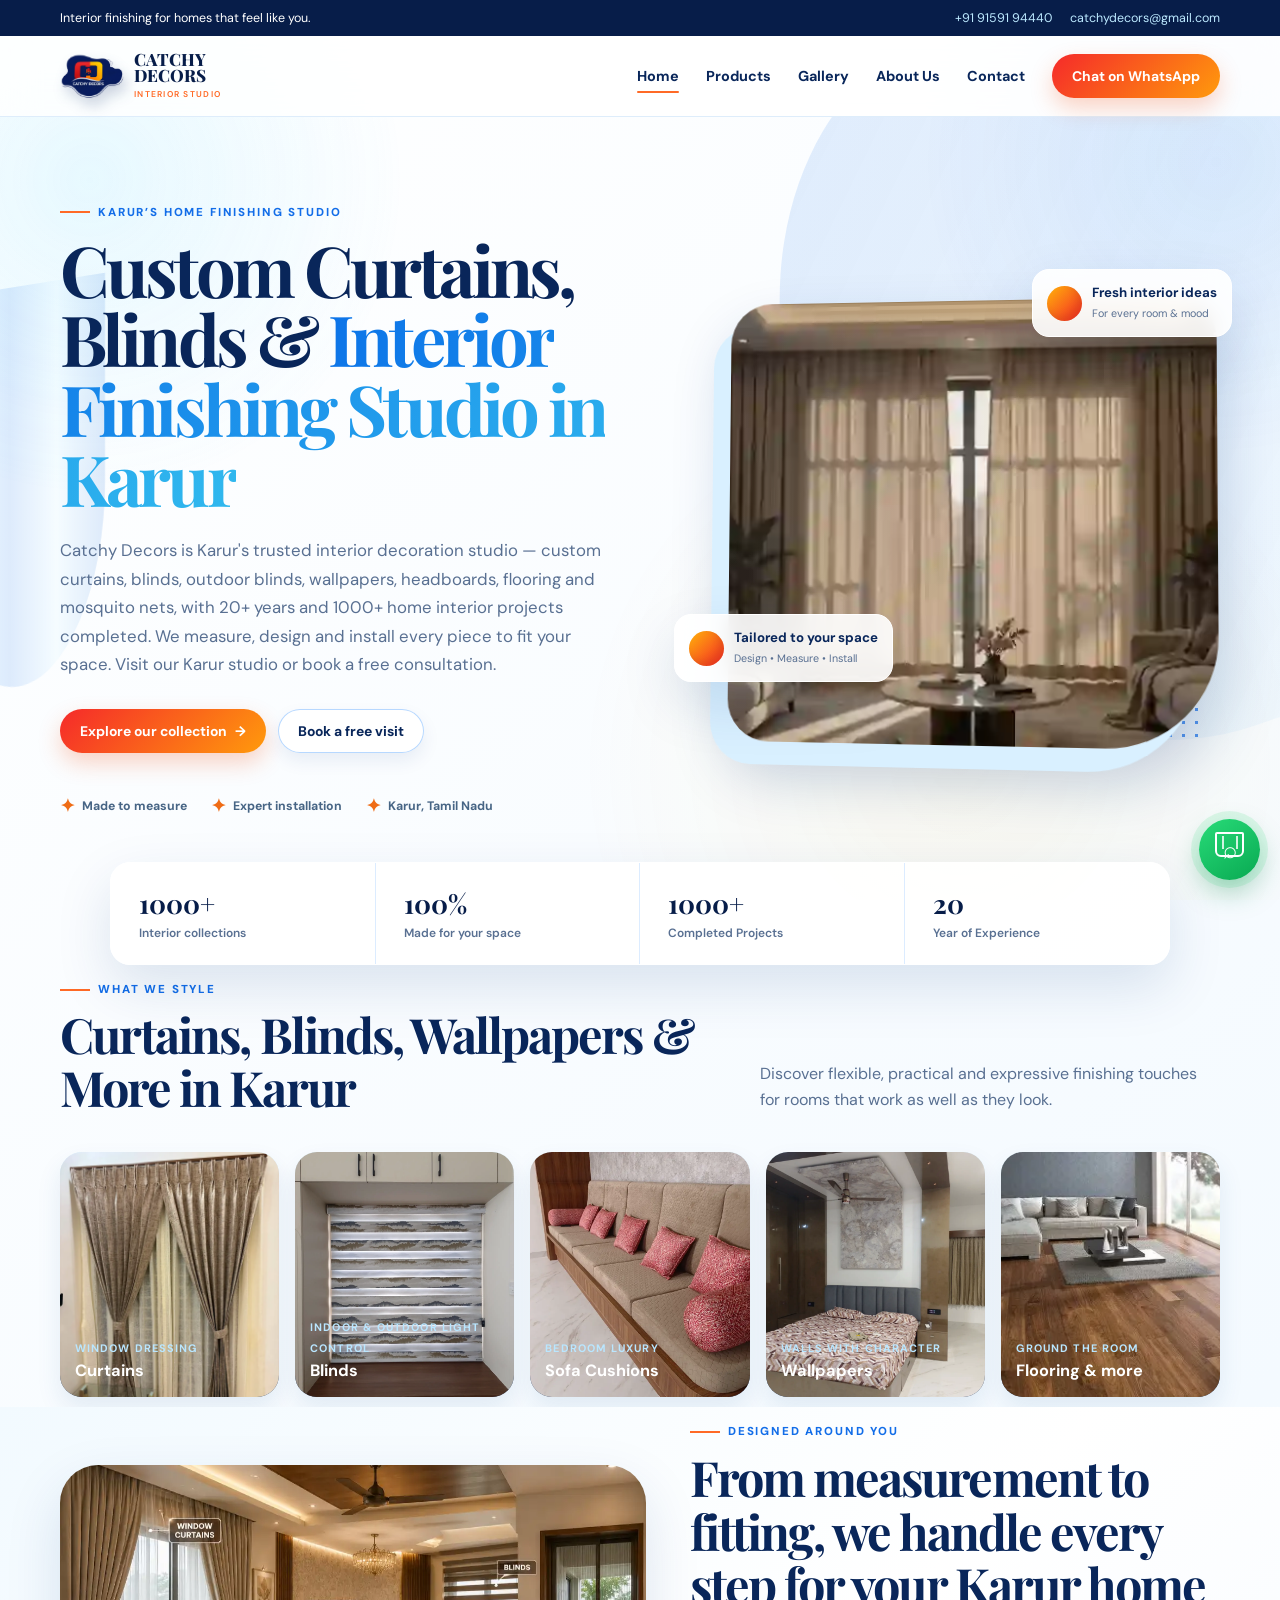
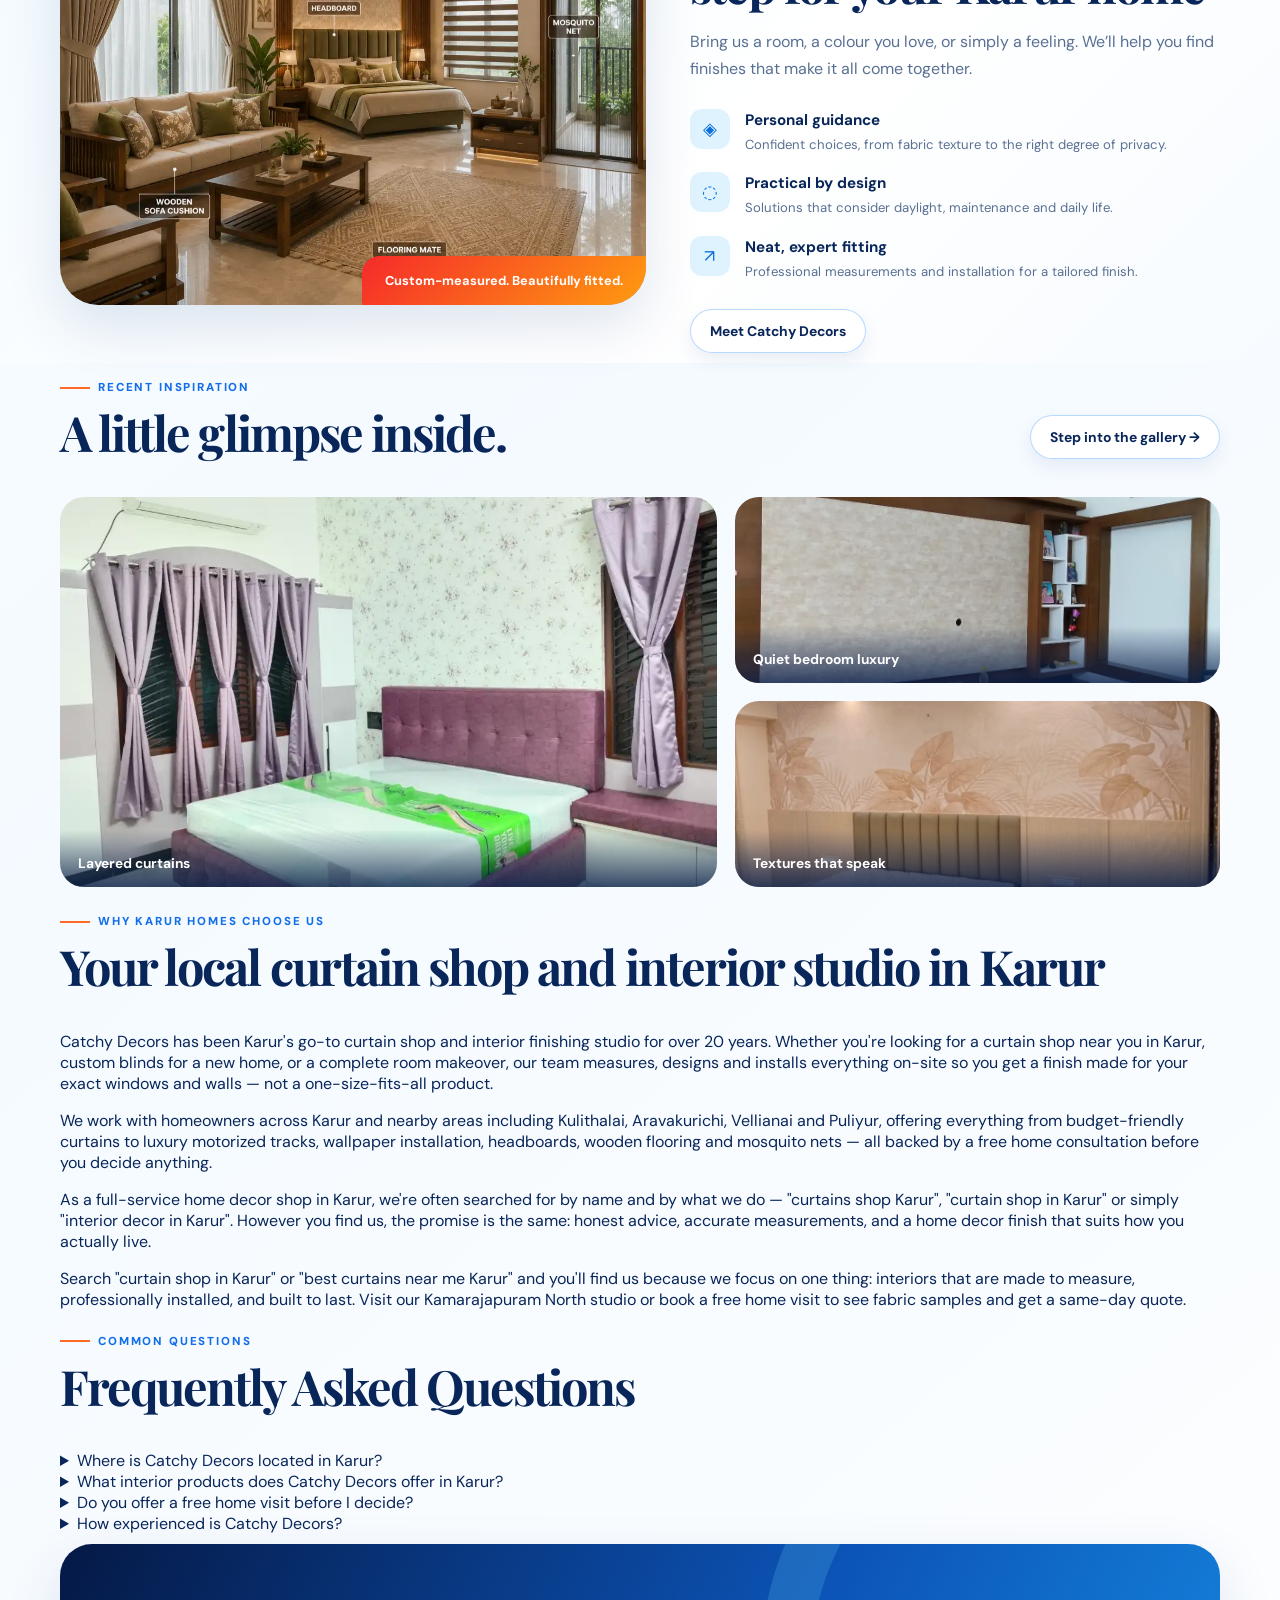
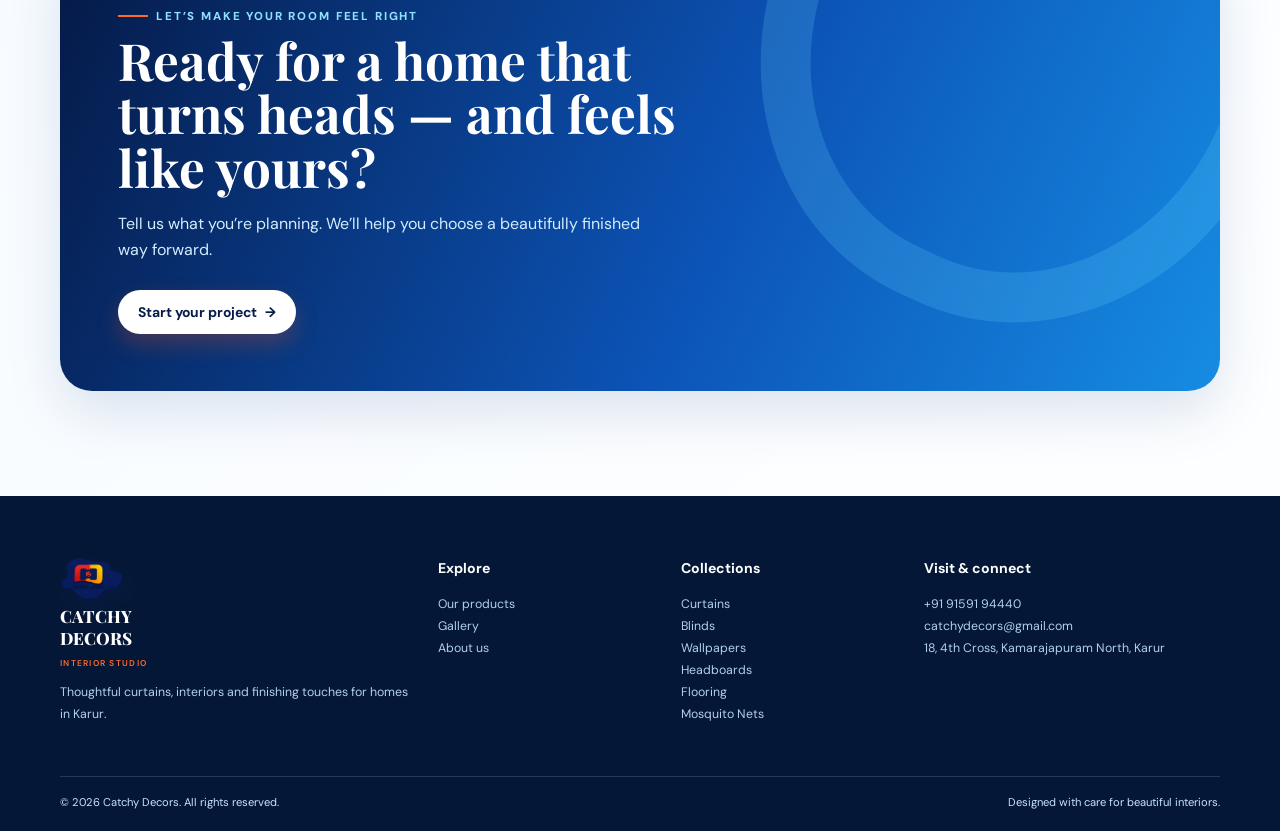
==== commit 2a822235: "Add files via upload" ====
--- a/index.html
+++ b/index.html
@@ -7,6 +7,7 @@
     <title>Curtain Shop in Karur | Curtains, Blinds & Wallpapers - Catchy Decors</title>
 <meta name="description" content="Catchy Decors is Karur's trusted curtain shop and interior studio — custom curtains, blinds, outdoor blinds, wallpapers, headboards, flooring & mosquito nets." />
 <link rel="canonical" href="https://www.catchydecors.in/" />
+<meta name="robots" content="index, follow">
 <meta property="og:locale" content="en_IN">
 
 <meta name="google-site-verification" content="MYepPgpDkvmoTlXDLGyEFVcZWGR1Sc0IroLXhxbF9kY" />
@@ -46,7 +47,7 @@
 </script>
 
 <!-- Open Graph / Social Media Meta Tags -->
-<meta property="og:title" content="Custom Curtains & Interior Finishing Studio in Karur | Catchy Decors">
+<meta property="og:title" content="Curtain Shop in Karur | Curtains, Blinds & Wallpapers - Catchy Decors">
 <meta property="og:description" content="Catchy Decors is Karur's interior finishing studio offering custom curtains, blinds, wallpapers, headboards, and flooring with 20+ years of experience.">
 <meta property="og:url" content="https://www.catchydecors.in/">
 <meta property="og:type" content="website">
@@ -59,12 +60,11 @@
 <meta name="twitter:description" content="Catchy Decors is Karur's interior finishing studio offering custom curtains, blinds, wallpapers, headboards, and flooring with 20+ years of experience.">
 <meta name="twitter:image" content="https://www.catchydecors.in/assets/karur_curtains.png">
 
-<!-- Viewport Tag for Mobile Responsiveness -->
-<meta name="viewport" content="width=device-width, initial-scale=1.0" />
     <link rel="icon" href="assets/catchy-decors-logo.png">
     <link rel="stylesheet" href="styles.css">
     <script
         type="application/ld+json">{"@context":"https://schema.org","@type":"HomeGoodsStore","name":"Catchy Decors","image":"https://www.catchydecors.in/assets/catchy-decors-logo.png","url":"https://www.catchydecors.in/","description":"Catchy Decors is Karur's interior finishing studio offering custom curtains, blinds, outdoor blinds, wallpapers, headboards, flooring and mosquito nets.","telephone":"+91-91591-94440","email":"catchydecors@gmail.com","priceRange":"₹₹","address":{"@type":"PostalAddress","streetAddress":"18, 4th Cross, Kamarajapuram North","addressLocality":"Karur","postalCode":"639002","addressRegion":"Tamil Nadu","addressCountry":"IN"},"areaServed":"Karur, Tamil Nadu","openingHours":"Mo-Sa 09:00-19:00","sameAs":["https://www.facebook.com/profile.php?id=61592020570979","https://www.instagram.com/catchydecorskarur/","https://wa.me/919159194440"]}</script>
+    <script type="application/ld+json">{"@context": "https://schema.org", "@type": "FAQPage", "mainEntity": [{"@type": "Question", "name": "Where is Catchy Decors located in Karur?", "acceptedAnswer": {"@type": "Answer", "text": "Our studio is at 18, 4th Cross, Kamarajapuram North, Karur — 639002. We also visit homes across Karur and nearby areas for free measurement and consultation."}}, {"@type": "Question", "name": "What interior products does Catchy Decors offer in Karur?", "acceptedAnswer": {"@type": "Answer", "text": "We design, supply and install custom curtains, window and outdoor blinds, wallpapers, upholstered headboards, wooden flooring and floor mats, and mosquito nets — all made to measure for your space."}}, {"@type": "Question", "name": "Do you offer a free home visit before I decide?", "acceptedAnswer": {"@type": "Answer", "text": "Yes. We offer a free consultation and measurement visit anywhere in Karur, so you can see fabric and material samples in your own home before making a decision."}}, {"@type": "Question", "name": "How experienced is Catchy Decors?", "acceptedAnswer": {"@type": "Answer", "text": "Catchy Decors has over 20 years of experience and has completed 1000+ home interior projects across Karur."}}]}</script>
 </head>
 
 <body>
@@ -78,12 +78,12 @@
     <header class="site-header">
         <nav class="nav container"><a class="brand" href="index.html" aria-label="Catchy Decors home"><span
                     class="logo-wrap"><img class="brand-logo" src="assets/catchy-decors-logo.png"
-                        alt="Catchy Decors logo"></span><span class="brand-name">CATCHY<br>DECORS<small>INTERIOR
+                        alt="Catchy Decors logo" width="400" height="278" loading="eager"></span><span class="brand-name">CATCHY<br>DECORS<small>INTERIOR
                         STUDIO</small></span></a><button class="menu-toggle" aria-label="Open navigation"
                 aria-expanded="false">☰</button>
             <div class="navlinks"><a class="active" href="index.html">Home</a><a href="products.html">Products</a><a href="gallery.html">Gallery</a><a href="about.html">About Us</a><a href="contact.html">Contact</a><a
                     class="nav-cta"
-                    href="https://wa.me/9159194440?text=Hello%20Catchy%20Decors%2C%20I%20would%20like%20an%20interior%20consultation."
+                    href="https://wa.me/919159194440?text=Hello%20Catchy%20Decors%2C%20I%20would%20like%20an%20interior%20consultation."
                     target="_blank" rel="noopener">Chat on WhatsApp</a></div>
         </nav>
     </header>
@@ -106,7 +106,7 @@
                 </div>
                 <div class="hero-scene">
                     <div class="dot-grid"></div>
-                    <div class="hero-photo"><img src="assets/catchy decors.gif" alt="Catchy Decors interior studio in Karur" "></div>
+                    <div class="hero-photo"><video autoplay muted loop playsinline width="800" height="450" poster="assets/catchy-decors-hero-poster.webp" aria-label="Catchy Decors interior studio in Karur"><source src="assets/catchy-decors-hero.mp4" type="video/mp4"></video></div>
                     <div class="floating-card card-1"><span class="card-orb"></span><span><b>Tailored to your
                                 space</b><small>Design • Measure • Install</small></span></div>
                     <div class="floating-card card-2"><span class="card-orb"></span><span><b>Fresh interior
@@ -130,31 +130,31 @@
             </div>
             <div class="category-grid"><a class="category-card" href="curtains-karur.html"><img
                         src="assets/curtains/karur_best_curtain.webp"
-                        alt="Custom window curtains and light-softening drapes by Catchy Decors Karur">
+                        alt="Custom window curtains and light-softening drapes by Catchy Decors Karur" width="900" height="1200" loading="lazy">
                     <div><span>Window dressing</span>
                         <h3>Curtains</h3>
                     </div>
                 </a><a class="category-card" href="blinds-karur.html"><img
                         src="assets/blinds/customize_blind_karur.webp"
-                        alt="Modern indoor and outdoor blinds in a Karur home">
+                        alt="Modern indoor and outdoor blinds in a Karur home" width="1728" height="2304" loading="lazy">
                     <div><span>Indoor & outdoor light control</span>
                         <h3>Blinds</h3>
                     </div>
                 </a><a class="category-card" href="headboards-karur.html"><img
                         src="assets/headboard/head_board_karur.webp"
-                        alt="Comfortable upholstered bedroom">
+                        alt="Comfortable upholstered bedroom" width="1200" height="900" loading="lazy">
                     <div><span>Bedroom luxury</span>
                         <h3>Sofa Cushions</h3>
                     </div>
                 </a><a class="category-card" href="wallpapers-karur.html"><img
                         src="assets/wallpaper/classic_wallpaper_in_karur.webp"
-                        alt="Styled room with decorative wall">
+                        alt="Styled room with decorative wall" width="2304" height="1728" loading="lazy">
                     <div><span>Walls with character</span>
                         <h3>Wallpapers</h3>
                     </div>
                 </a><a class="category-card" href="flooring-karur.html"><img
                         src="assets/floor mat/floor_mate_in_karur.webp"
-                        alt="Warm modern living room flooring">
+                        alt="Warm modern living room flooring" width="250" height="250" loading="lazy">
                     <div><span>Ground the room</span>
                         <h3>Flooring & more</h3>
                     </div>
@@ -164,7 +164,7 @@
             <div class="container home-products">
                 <div class="product-showcase"><img
                         src="assets/curtains karur.webp"
-                        alt="Living room transformed with layered drapes and cushions"></div>
+                        alt="Living room transformed with layered drapes and cushions" width="1080" height="1440" loading="lazy"></div>
                 <div><span class="eyebrow">Designed around you</span>
                     <h2
                         style="font-family:'Playfair Display',serif;font-size:clamp(2rem,3.8vw,3.25rem);line-height:1.1;letter-spacing:-.04em;margin:11px 0 17px">
@@ -202,12 +202,46 @@
             </div>
             <div class="gallery-peek"><a data-label="Layered curtains" href="gallery.html"><img
                         src="assets/curtains/styles_customize_curtains.webp"
-                        alt="Living room in Karur styled with layered curtains and cushions by Catchy Decors"></a><a data-label="Quiet bedroom luxury"
+                        alt="Living room in Karur styled with layered curtains and cushions by Catchy Decors" width="1080" height="1440" loading="lazy"></a><a data-label="Quiet bedroom luxury"
                     href="gallery.html"><img
                         src="assets/wallpaper/best_wallpaper_in_karur.webp"
-                        alt="Soft bedroom interior"></a><a data-label="Textures that speak" href="gallery.html"><img
+                        alt="Soft bedroom interior" width="1080" height="1440" loading="lazy"></a><a data-label="Textures that speak" href="gallery.html"><img
                         src="assets/headboard/head_board_in_kaur.webp"
-                        alt="Curtain fabric in a home"></a></div>
+                        alt="Curtain fabric in a home" width="1080" height="1440" loading="lazy"></a></div>
+        </section>
+        <section class="section container">
+            <div class="section-heading">
+                <div><span class="eyebrow">Why Karur homes choose us</span>
+                    <h2>Your local curtain shop and interior studio in Karur</h2>
+                </div>
+            </div>
+            <p>Catchy Decors has been Karur's go-to curtain shop and interior finishing studio for over 20 years. Whether you're looking for a curtain shop near you in Karur, custom blinds for a new home, or a complete room makeover, our team measures, designs and installs everything on-site so you get a finish made for your exact windows and walls — not a one-size-fits-all product.</p>
+            <p>We work with homeowners across Karur and nearby areas including Kulithalai, Aravakurichi, Vellianai and Puliyur, offering everything from budget-friendly curtains to luxury motorized tracks, wallpaper installation, headboards, wooden flooring and mosquito nets — all backed by a free home consultation before you decide anything.</p>
+            <p>As a full-service home decor shop in Karur, we're often searched for by name and by what we do — "curtains shop Karur", "curtain shop in Karur" or simply "interior decor in Karur". However you find us, the promise is the same: honest advice, accurate measurements, and a home decor finish that suits how you actually live.</p>
+            <p>Search "curtain shop in Karur" or "best curtains near me Karur" and you'll find us because we focus on one thing: interiors that are made to measure, professionally installed, and built to last. Visit our Kamarajapuram North studio or book a free home visit to see fabric samples and get a same-day quote.</p>
+            <div class="section-heading">
+                <div><span class="eyebrow">Common questions</span>
+                    <h2>Frequently Asked Questions</h2>
+                </div>
+            </div>
+            <div class="faq-list">
+                <details class="faq-item">
+                    <summary>Where is Catchy Decors located in Karur?</summary>
+                    <p>Our studio is at 18, 4th Cross, Kamarajapuram North, Karur — 639002. We also visit homes across Karur and nearby areas for free measurement and consultation.</p>
+                </details>
+                <details class="faq-item">
+                    <summary>What interior products does Catchy Decors offer in Karur?</summary>
+                    <p>We design, supply and install custom curtains, window and outdoor blinds, wallpapers, upholstered headboards, wooden flooring and floor mats, and mosquito nets — all made to measure for your space.</p>
+                </details>
+                <details class="faq-item">
+                    <summary>Do you offer a free home visit before I decide?</summary>
+                    <p>Yes. We offer a free consultation and measurement visit anywhere in Karur, so you can see fabric and material samples in your own home before making a decision.</p>
+                </details>
+                <details class="faq-item">
+                    <summary>How experienced is Catchy Decors?</summary>
+                    <p>Catchy Decors has over 20 years of experience and has completed 1000+ home interior projects across Karur.</p>
+                </details>
+            </div>
         </section>
         <section class="container">
             <div class="cta-band"><span class="eyebrow" style="color:#8ee1ff">Let’s make your room feel right</span>
@@ -220,7 +254,7 @@
     <footer class="footer">
         <div class="container footer-grid">
             <div><a class="brand" href="index.html"><span class="logo-wrap"><img class="brand-logo"
-                            src="assets/catchy-decors-logo.png" alt="Catchy Decors"></span><span
+                            src="assets/catchy-decors-logo.png" alt="Catchy Decors" width="400" height="278" loading="eager"></span><span
                         class="brand-name">CATCHY<br>DECORS<small>INTERIOR STUDIO</small></span></a>
                 <p>Thoughtful curtains, interiors and finishing touches for homes in Karur.</p>
             </div>
@@ -229,8 +263,7 @@
                     href="about.html">About us</a>
             </div>
             <div>
-                <h3>Collections</h3><a href="curtains-karur.html">Curtains</a><a
-                    href="blinds-karur.html">Blinds</a><a href="wallpapers-karur.html">Wallpapers</a>
+                <h3>Collections</h3><a href="curtains-karur.html">Curtains</a><a href="blinds-karur.html">Blinds</a><a href="wallpapers-karur.html">Wallpapers</a><a href="headboards-karur.html">Headboards</a><a href="flooring-karur.html">Flooring</a><a href="mosquito-nets-karur.html">Mosquito Nets</a>
             </div>
             <div>
                 <h3>Visit & connect</h3><a href="tel:+919159194440">+91 91591 94440</a><a
@@ -242,7 +275,7 @@
         <div class="container footer-bottom"><span>© 2026 Catchy Decors. All rights reserved.</span><span>Designed with
                 care for beautiful interiors.</span></div>
     </footer><a class="whatsapp"
-        href="https://wa.me/9159194440?text=Hello%20Catchy%20Decors%2C%20I%20would%20like%20to%20know%20more."
+        href="https://wa.me/919159194440?text=Hello%20Catchy%20Decors%2C%20I%20would%20like%20to%20know%20more."
         target="_blank" rel="noopener" aria-label="Chat with Catchy Decors on WhatsApp">⌕</a>
     <script src="script.js"></script>
 </body>
--- a/styles.css
+++ b/styles.css
@@ -124,6 +124,7 @@
 
 .brand-logo {
     width: 76px;
+    height: auto;
     filter: drop-shadow(4px 8px 7px rgba(5, 36, 98, .22));
     transform: rotateY(-10deg) rotateX(7deg);
     animation: logo-float 5s ease-in-out infinite
@@ -335,7 +336,8 @@
     transform: rotateY(-5deg) rotateX(2deg)
 }
 
-.hero-photo img {
+.hero-photo img,
+.hero-photo video {
     width: 100%;
     height: 100%;
     object-fit: cover
@@ -1339,7 +1341,8 @@
     }
 
     .brand-logo {
-        width: 66px
+        width: 66px;
+        height: auto
     }
 
     .navlinks {
